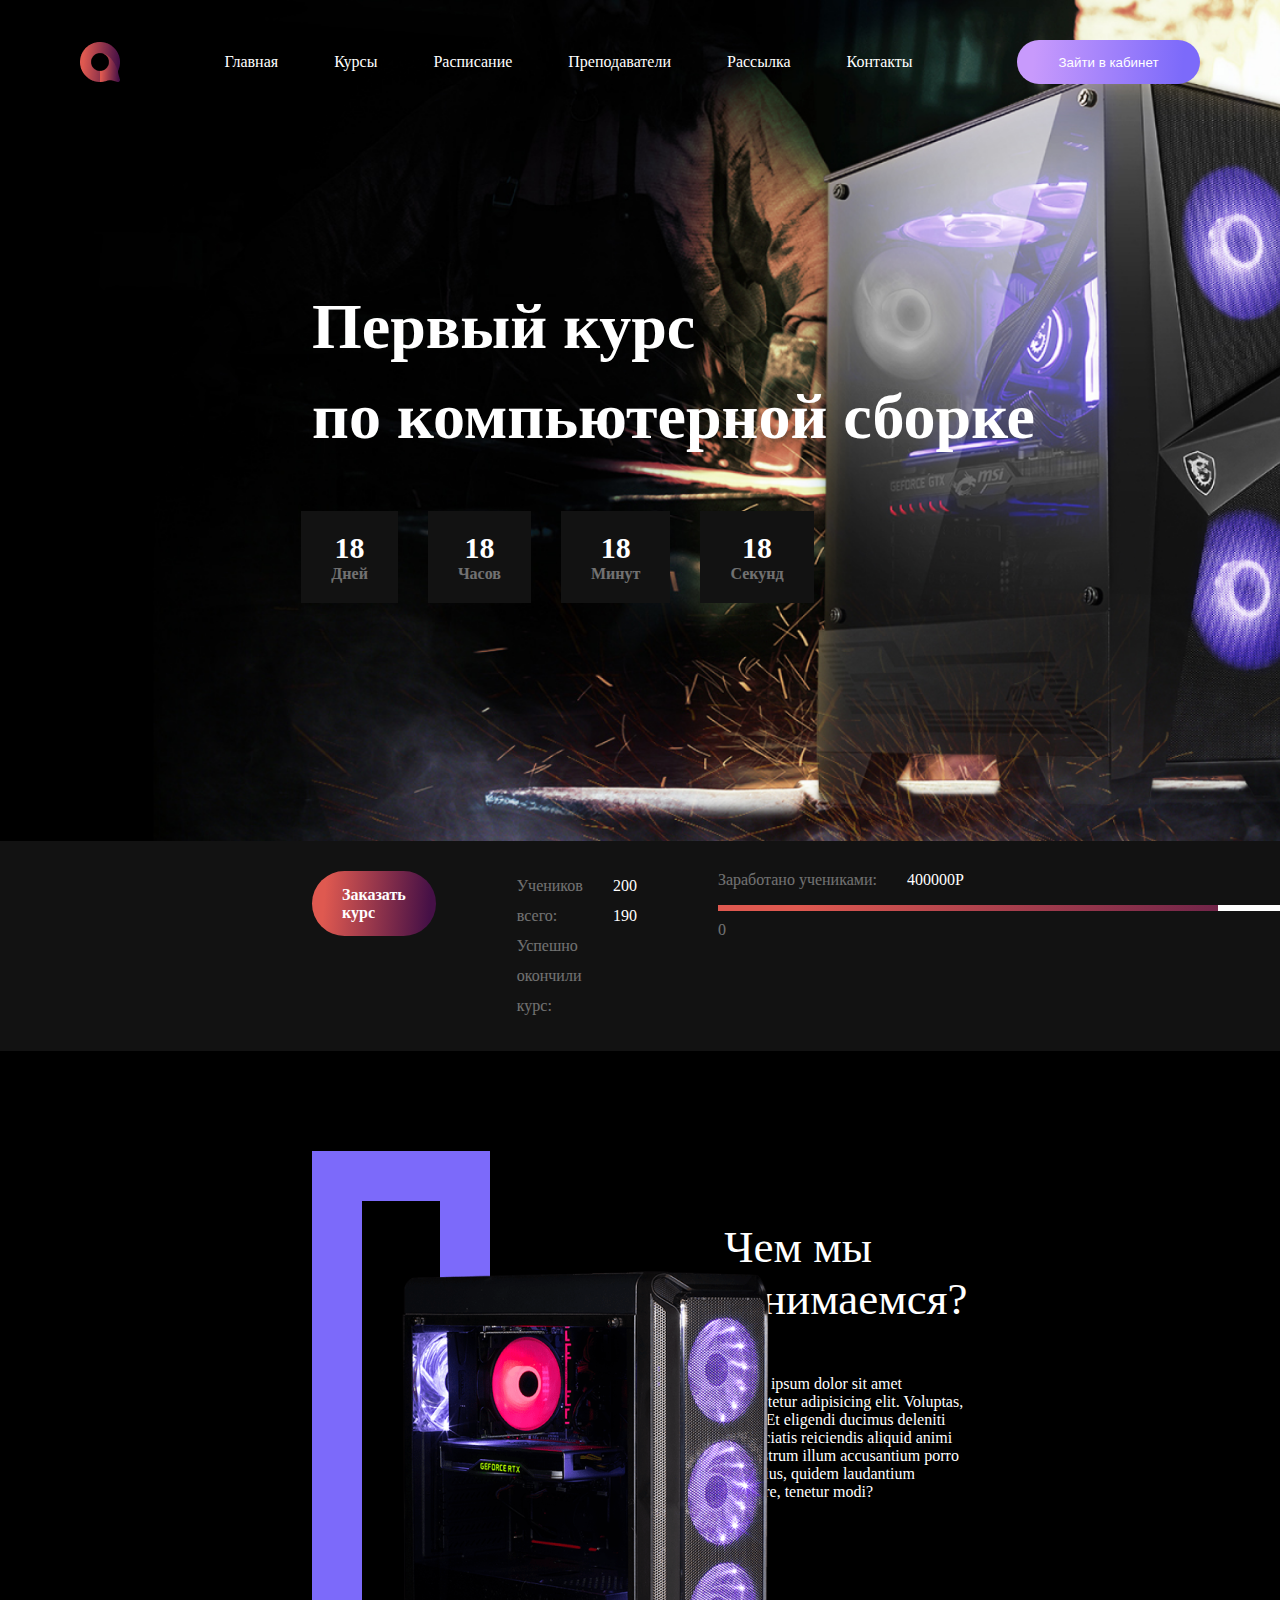
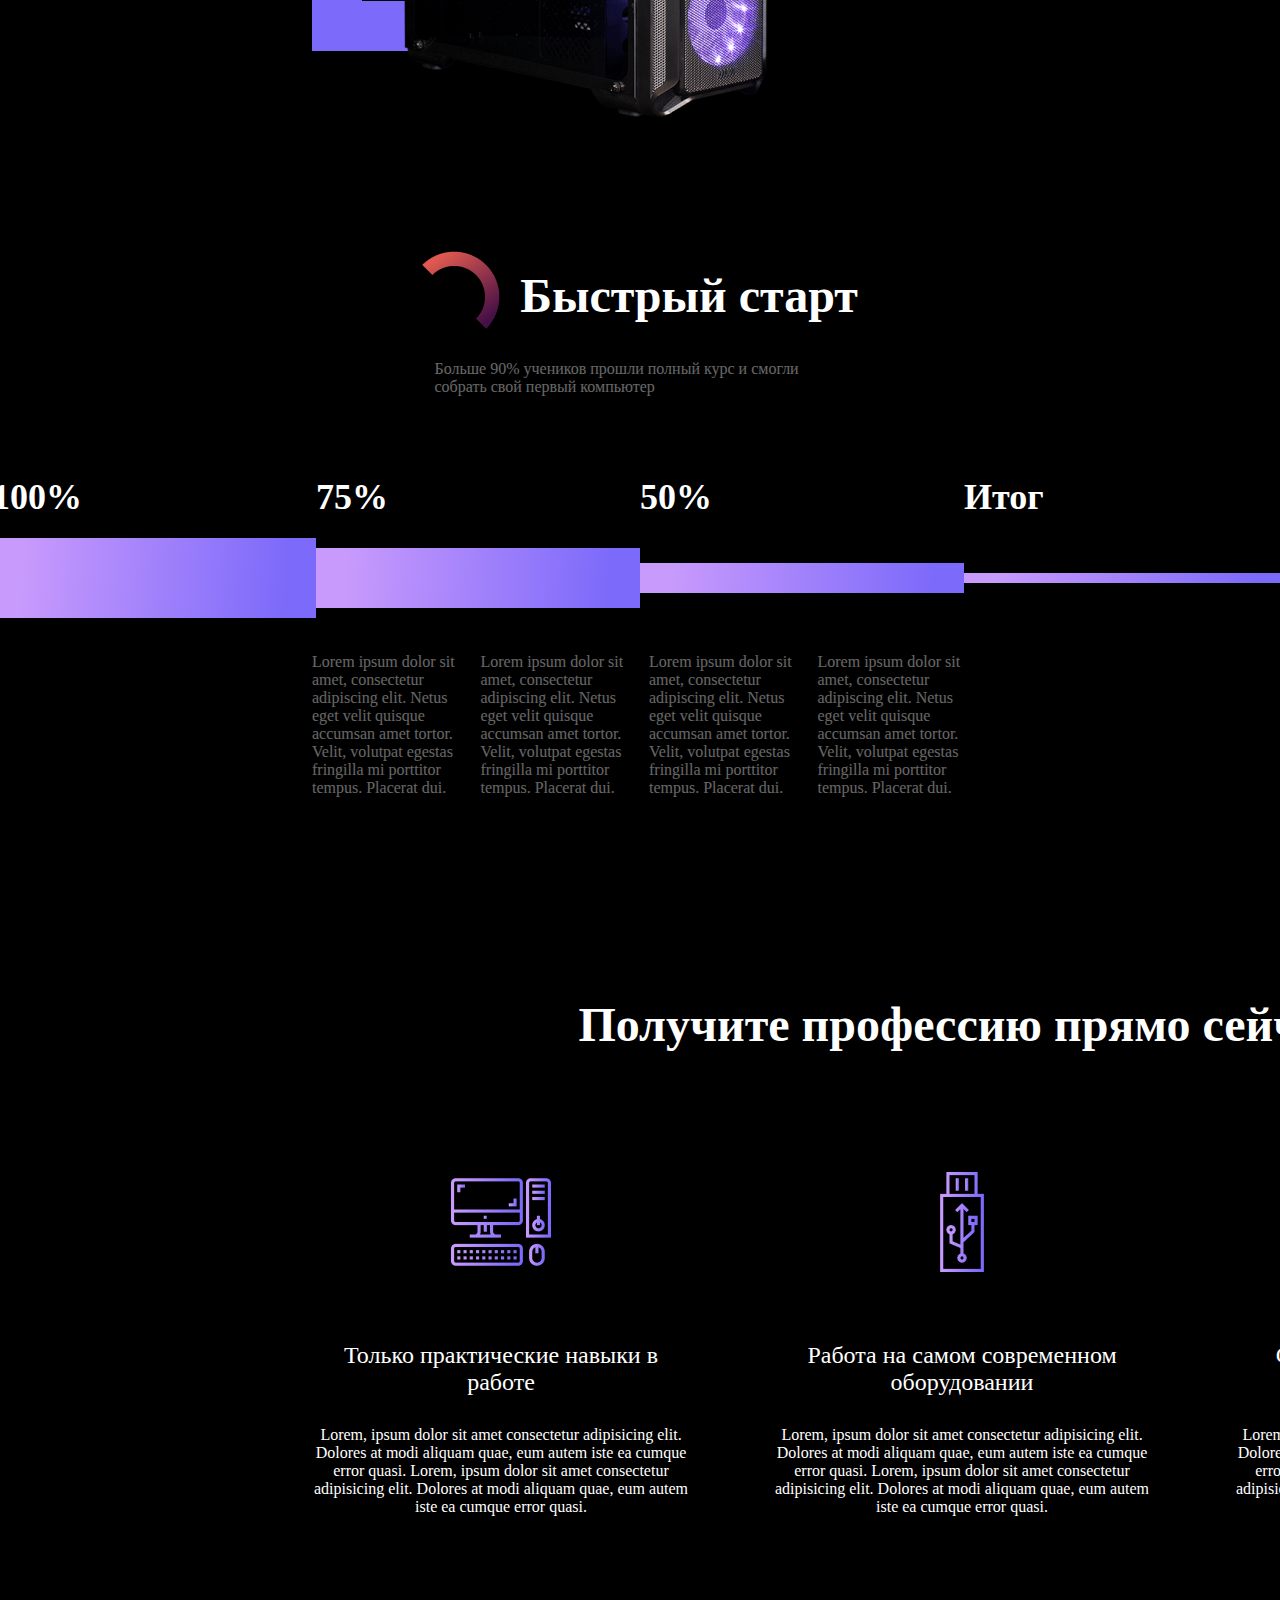
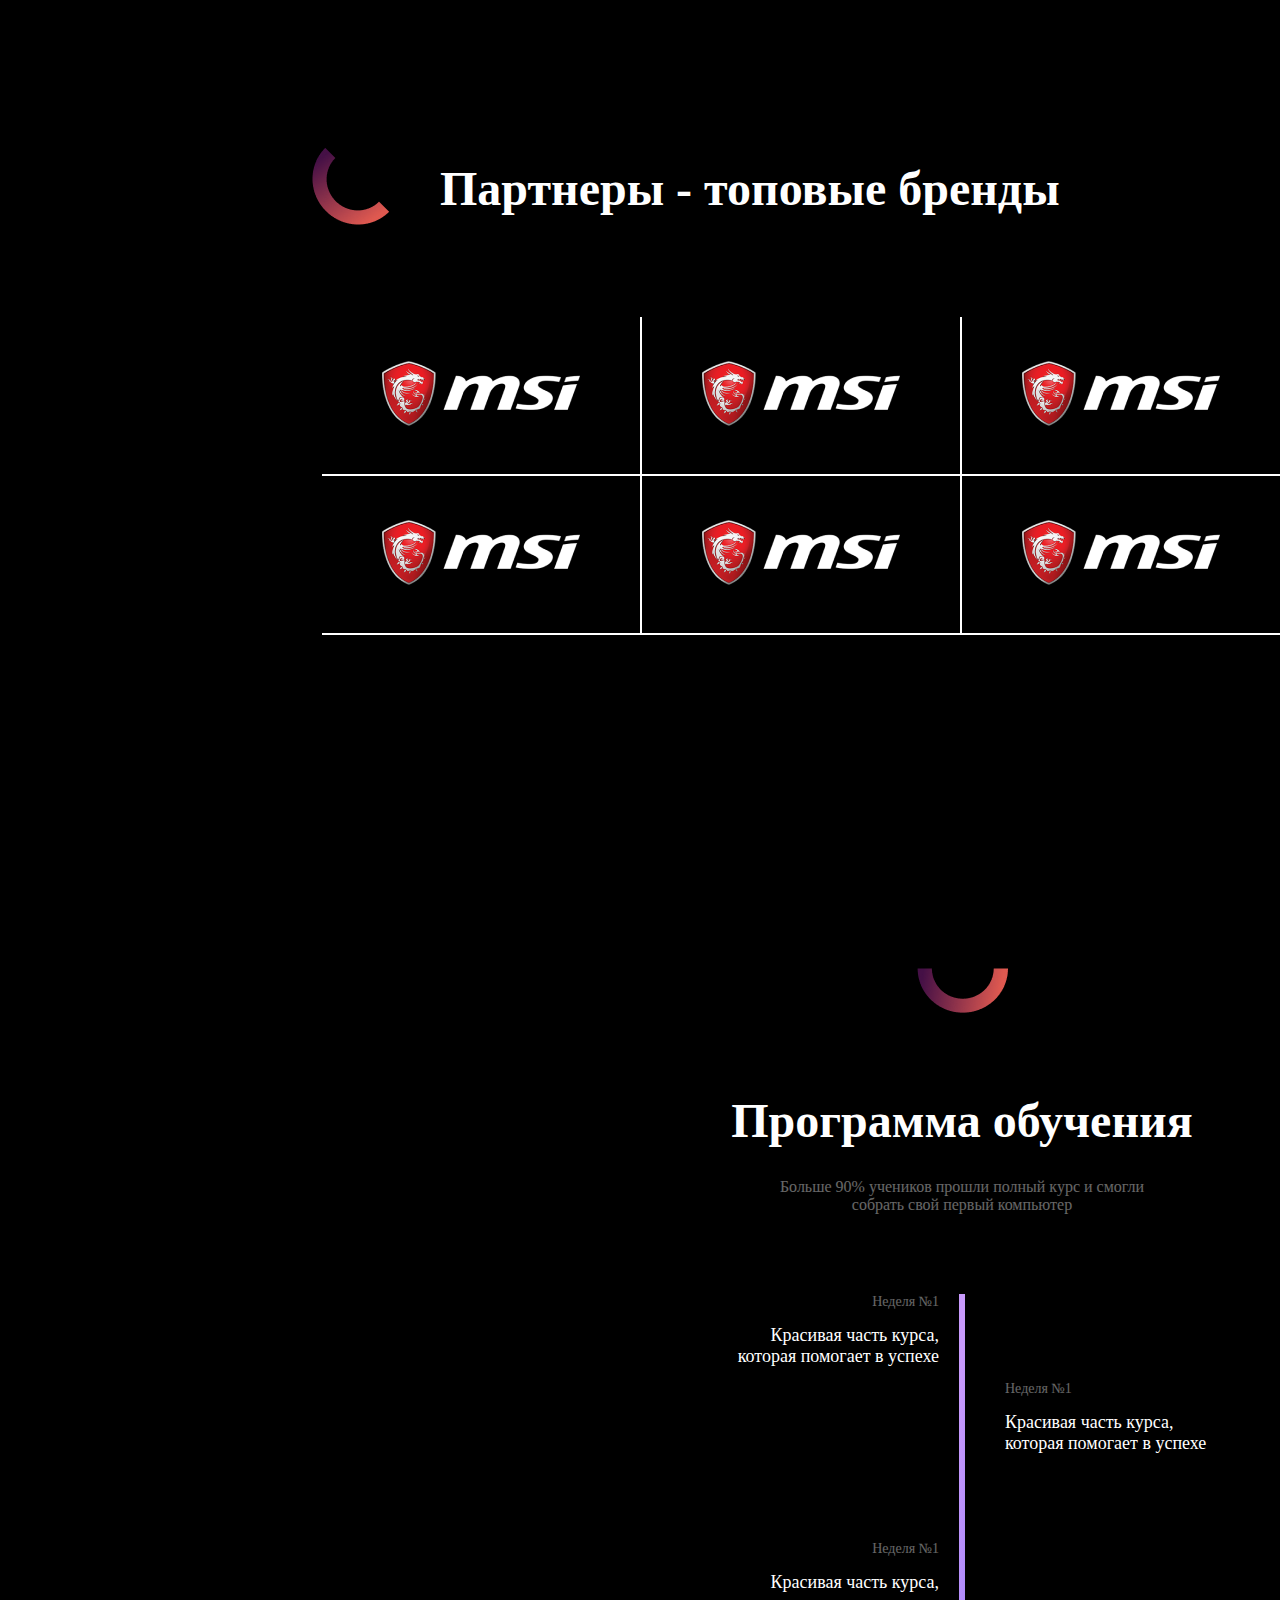
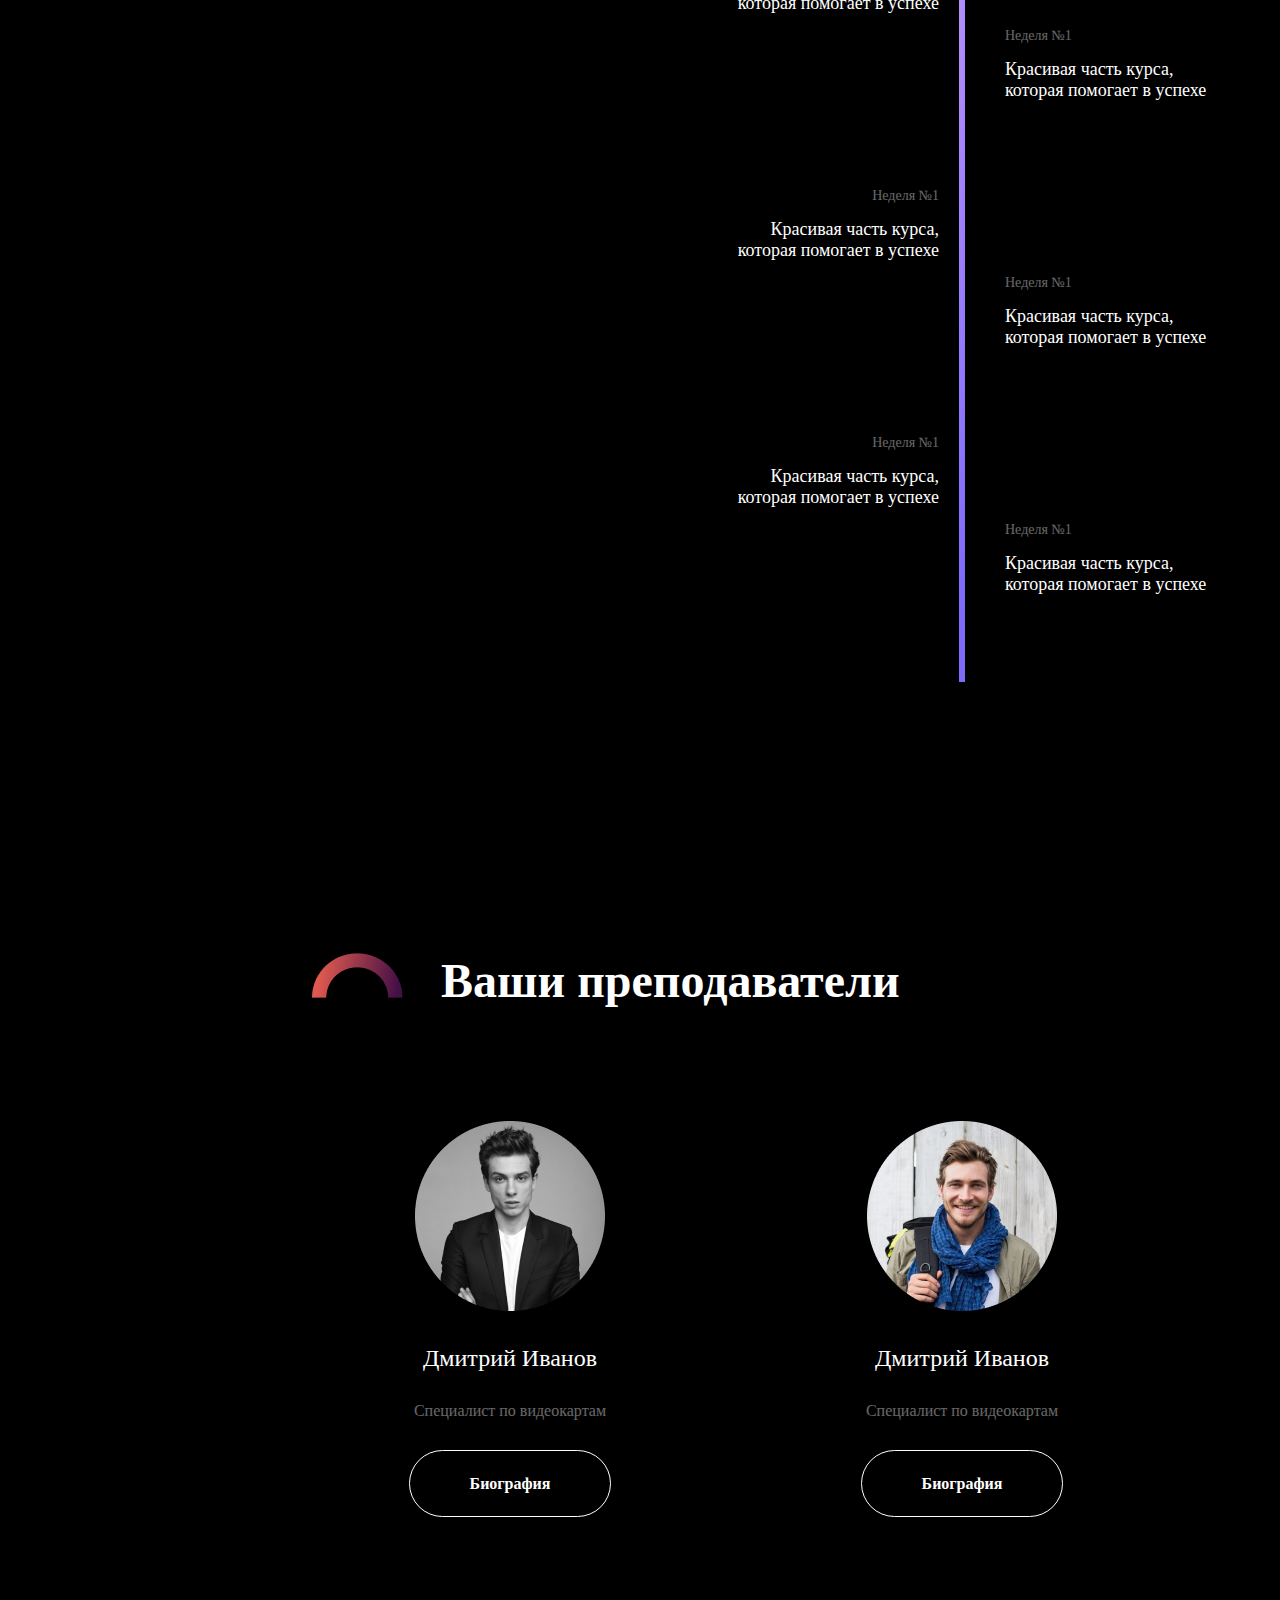
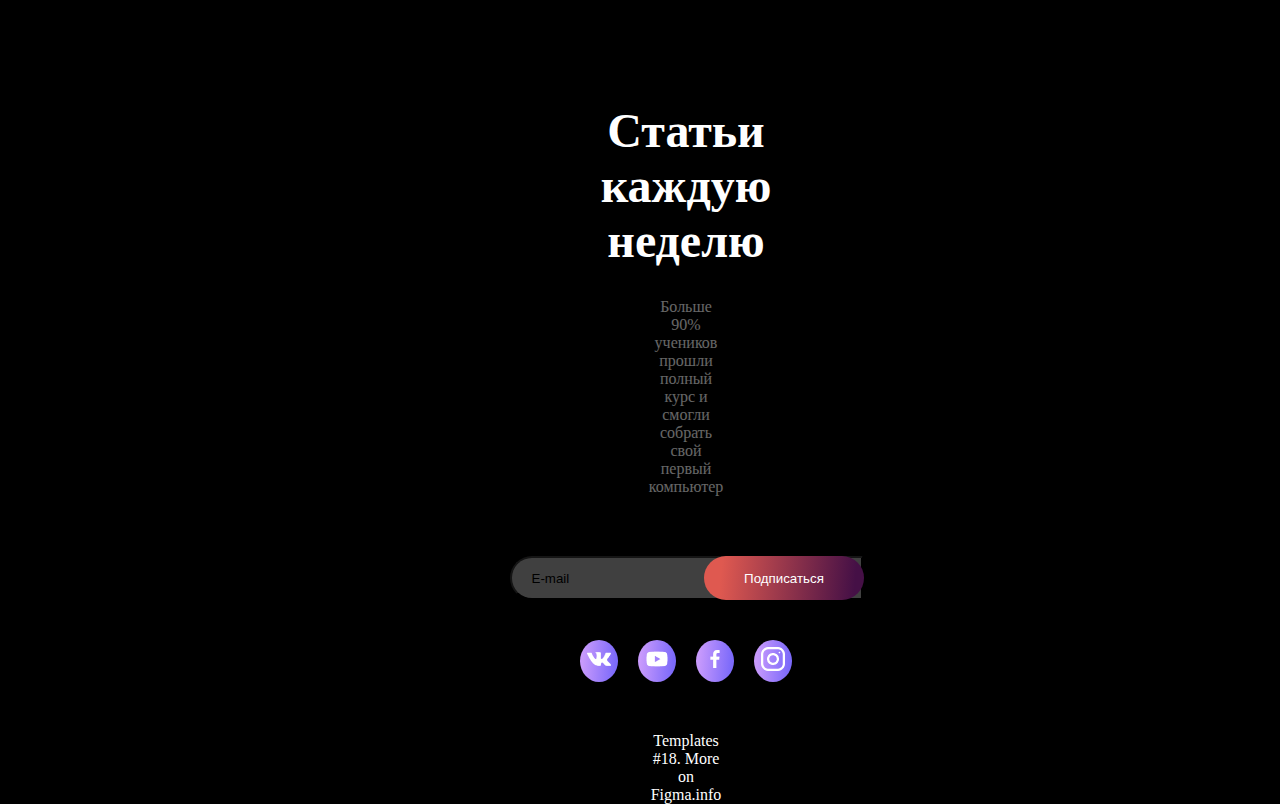
==== rita-bogdanova/home-work/homework_02_rita.html @ 7685ddf8 "rita" ====
<!DOCTYPE html>
<html lang="en">
<head>
    <meta charset="UTF-8">
    <meta http-equiv="X-UA-Compatible" content="IE=edge">
    <meta name="viewport" content="width=device-width, initial-scale=1.0">
    <link rel="stylesheet" href="./homework_02_rita.css">
    <title>Homework_02</title>
</head>
<body>
    <header>
        <div class="header__top">
        <img src="./imgs_hw/logo.png" alt="logo">
        <nav>
            <ul>
                <li><a href="#general">Главная</a></li>
                <li><a href="#lessons">Курсы</a></li>
                <li><a href="#schedule">Расписание</a></li>
                <li><a href="#teachers">Преподаватели</a></li>
                <li><a href="#emails">Рассылка</a></li>
                <li><a href="#contacts">Контакты</a></li>
            </ul>
        </nav>
        <button>Зайти в кабинет</button>
        </div>

        <div class="header__main header-main">
            <div class="header-main__title">Первый курс <br> по компьютерной сборке</div> 
            <div class="header-main_counter counter">
                <div class="counter__item counter-item">
                    <div class="counter-item__number">18</div>
                    <div class="counter-item__text">Дней</div>
                </div>
                <div class="counter__item counter-item">
                    <div class="counter-item__number">18</div>
                    <div class="counter-item__text">Часов</div>
                </div>
                <div class="counter__item counter-item">
                    <div class="counter-item__number">18</div>
                    <div class="counter-item__text">Минут</div>
                </div>
                <div class="counter__item counter-item">
                    <div class="counter-item__number">18</div>
                    <div class="counter-item__text">Секунд</div>
                </div>
            </div> 
        </div>
    </header>

    <section class="statistic" id="statistic">
        <div class="statistic__button statistic-button">Заказать курс</div>
        <div class="statistic__data statistic-data">
            <div class="statistic-data__text">Учеников всего: <br> Успешно окончили курс:</div>
            <div class="statistic-data__number">200<br>190</div>
        </div>
        <div class="statistic__timeline statistic-timeline">
            <div class="statistic-timeline__text">
                <div class="statistic-timeline__text timeline-text">Заработано учениками:</div>
                <div>400000P</div>
            </div>
            <div class="statistic-timeline__timeline">
               <div class="statistic-timeline__timeline red-timeline">                    
               <div class="statistic-timeline__timeline white-timeline"></div>
            </div>                                                       
            </div>
            <div class="statistic-timeline__numbers">
                <div>0</div>
                <div>1000000P</div>
            </div>
        </div>
    </section>
    
    <main class="main_info" id="main_info">
        <section class="what_we_do" id="what_we_do">
            <div class="what_we_do__image what_we_do-image">
                <img class="sys_block" src="./imgs_hw/sys_block.png" alt="sys_block">
            </div> 
            <div class="what_we_do__text what_we_do-text">
                <div class="what_we_do-text__title">Чем мы занимаемся?</div> 
                <div class="what_we_do-text__text">Lorem ipsum dolor sit amet consectetur adipisicing elit. Voluptas, quod! Et eligendi ducimus deleniti perspiciatis reiciendis aliquid animi est nostrum illum accusantium porro rem, eius, quidem laudantium tempore, tenetur modi?</div>
            </div> 
        </section>

        <section class="start" id="start">
            <div class="start__top start-top">
                <div class="start-top__logo">
                    <img src="./imgs_hw/ellipse.png" alt="ellipse">
                </div>
                <div class="start-top__title">Быстрый старт</div>
            </div>
            <div class="start__text start-text">Больше 90% учеников прошли полный курс и смогли собрать свой первый компьютер</div>
            <div class="start__procents start-procents">
                <div class="start-procents__procent">100%</div>
                <div class="start-procents__procent">75%</div>
                <div class="start-procents__procent">50%</div>
                <div class="start-procents__procent">Итог</div>
            </div>
            <div class="start__chart start-chart">
                <div class="start-chart__blocks block_first"></div>
                <div class="start-chart__blocks block_second"></div>
                <div class="start-chart__blocks block_third"></div>
                <div class="start-chart__blocks block_four"></div>
            </div>
            <div class="start__explanation start-explanation">
                <div class="start-explanation__explanation explanation_first">Lorem ipsum dolor sit amet, consectetur adipiscing elit. Netus eget velit quisque accumsan amet tortor. Velit, volutpat egestas fringilla mi porttitor tempus. Placerat dui.</div>
                <div class="start-explanation__explanation explanation_second">Lorem ipsum dolor sit amet, consectetur adipiscing elit. Netus eget velit quisque accumsan amet tortor. Velit, volutpat egestas fringilla mi porttitor tempus. Placerat dui.</div>
                <div class="start-explanation__explanation explanation_third">Lorem ipsum dolor sit amet, consectetur adipiscing elit. Netus eget velit quisque accumsan amet tortor. Velit, volutpat egestas fringilla mi porttitor tempus. Placerat dui.</div>
                <div class="start-explanation__explanation explanation_four">Lorem ipsum dolor sit amet, consectetur adipiscing elit. Netus eget velit quisque accumsan amet tortor. Velit, volutpat egestas fringilla mi porttitor tempus. Placerat dui.</div>
            </div>
        </section>

        <section class="get_profession" id="get_profession">
            <div class="get_profession__title get_profession-title">Получите профессию прямо сейчас</div>
            <div class="get_profession__items get_profession-items">
                <div class="get_profession-items__left get_profession-items-left">
                    <div class="get_profession-items-left__img prof-img">
                        <img src="./imgs_hw/icon-1.png" alt="icon-1">
                    </div>
                    <div class="get_profession-items-left__title prof-title">Только практические навыки в работе</div>
                    <div class="get_profession-items-left__text prof-text">Lorem, ipsum dolor sit amet consectetur adipisicing elit. Dolores at modi aliquam quae, eum autem iste ea cumque error quasi. Lorem, ipsum dolor sit amet consectetur adipisicing elit. Dolores at modi aliquam quae, eum autem iste ea cumque error quasi.</div>
                </div>
                <div class="get_profession-items__middle get_profession-items-middle">
                    <div class="get_profession-items-middle__img prof-img">
                        <img src="./imgs_hw/icon-2.png" alt="icon-1">
                    </div>
                    <div class="get_profession-items-middle__title prof-title">Работа на самом современном оборудовании</div>
                    <div class="get_profession-items-middle__text prof-text">Lorem, ipsum dolor sit amet consectetur adipisicing elit. Dolores at modi aliquam quae, eum autem iste ea cumque error quasi. Lorem, ipsum dolor sit amet consectetur adipisicing elit. Dolores at modi aliquam quae, eum autem iste ea cumque error quasi.</div>
                </div>
                <div class="get_profession-items__right get_profession-items-left">
                    <div class="get_profession-items-right__img prof-img">
                        <img src="./imgs_hw/icon-1.png" alt="icon-1">
                    </div>
                    <div class="get_profession-items-right__title prof-title">Сертификация
                        по окончании обучения</div>
                    <div class="get_profession-items-right__text prof-text">Lorem, ipsum dolor sit amet consectetur adipisicing elit. Dolores at modi aliquam quae, eum autem iste ea cumque error quasi. Lorem, ipsum dolor sit amet consectetur adipisicing elit. Dolores at modi aliquam quae, eum autem iste ea cumque error quasi.</div>
                </div>
            </div>
        </section>

        <section class="partners" id="partners">
            <div class="partners__title partners-title">
                <div class="partners-title__logo">
                    <img src="./imgs_hw/Ellipse 1 (Stroke).png" alt="Ellipse 1 (Stroke)">
                </div>
                <div class="partners-title__text">Партнеры - топовые бренды</div>
            </div>
            <div class="partners__icons partners-icons">
                <div class="partners-icons__top">
                    <div class="partners-icons__icon">
                        <img src="./imgs_hw/logo_partners.png" alt="logo_partners">
                    </div>
                    <div class="partners-icons__icon">
                        <img src="./imgs_hw/logo_partners.png" alt="logo_partners">
                    </div>
                    <div class="partners-icons__icon">
                        <img src="./imgs_hw/logo_partners.png" alt="logo_partners">
                    </div>
                    <div class="partners-icons__icon">
                        <img src="./imgs_hw/logo_partners.png" alt="logo_partners">
                    </div>
                </div>

                <div class="partners-icons__bottom">
                    <div class="partners-icons__icon">
                        <img src="./imgs_hw/logo_partners.png" alt="logo_partners">
                    </div>
                    <div class="partners-icons__icon">
                        <img src="./imgs_hw/logo_partners.png" alt="logo_partners">
                    </div>
                    <div class="partners-icons__icon">
                        <img src="./imgs_hw/logo_partners.png" alt="logo_partners">
                    </div>
                    <div class="partners-icons__icon">
                        <img src="./imgs_hw/logo_partners.png" alt="logo_partners">
                    </div>
                </div>
            </div>
        </section>

        <section class="programma" id="programma">
            <div class="programma__logo programma-logo">
                <img src="./imgs_hw/Ellipse_programma.png" alt="Ellipse_programma">
            </div>
            <div class="programma__title programma-title">Программа обучения</div>
            <div class="programma__text programma-text">Больше 90% учеников прошли полный курс и смогли собрать свой первый компьютер</div>

            <div class="programma__timeline programma-timeline">
                <div class="programma-timeline__text_left">
                    <div class="programma-timeline__text_left text_left-week">
                        <div class="text_left-week__number">Неделя №1</div>
                        <div class="text_left-week__text">Красивая часть курса, которая помогает в успехе</div>
                    </div>
                    <div class="programma-timeline__text_left text_left-week">
                        <div class="text_left-week__number">Неделя №1</div>
                        <div class="text_left-week__text">Красивая часть курса, которая помогает в успехе</div>
                    </div>
                    <div class="programma-timeline__text_left text_left-week">
                        <div class="text_left-week__number">Неделя №1</div>
                        <div class="text_left-week__text">Красивая часть курса, которая помогает в успехе</div>
                    </div>
                    <div class="programma-timeline__text_left text_left-week">
                        <div class="text_left-week__number">Неделя №1</div>
                        <div class="text_left-week__text">Красивая часть курса, которая помогает в успехе</div>
                    </div>
                </div>
                <div class="programma-timeline__timeline"></div>
                <div class="programma-timeline__text_right">
                    <div class="programma-timeline__text_right text_right-week">
                        <div class="text_right-week__number">Неделя №1</div>
                        <div class="text_right-week__text">Красивая часть курса, которая помогает в успехе</div>
                    </div>
                    <div class="programma-timeline__text_right text_right-week">
                        <div class="text_right-week__number">Неделя №1</div>
                        <div class="text_right-week__text">Красивая часть курса, которая помогает в успехе</div>
                    </div>
                    <div class="programma-timeline__text_right text_right-week">
                        <div class="text_right-week__number">Неделя №1</div>
                        <div class="text_right-week__text">Красивая часть курса, которая помогает в успехе</div>
                    </div>
                    <div class="programma-timeline__text_right text_right-week">
                        <div class="text_right-week__number">Неделя №1</div>
                        <div class="text_right-week__text">Красивая часть курса, которая помогает в успехе</div>
                    </div>
                </div>
            </div>
        </section>

        <section class="teachers" id="teachers">
            <div class="teachers__top teachers-top">
                <div class="teachers-top__logo">
                    <img src="./imgs_hw/Eclipse_prepod.png" alt="Eclipse_prepod">
                </div>
                <div class="teachers-top__title">
                    Ваши преподаватели
                </div>
            </div>
            <div class="teachers__profiles teachers-profiles">
                <div class="teachers-profiles__profile profile">
                    <div class="profile__foto">
                        <img class="sys_block" src="./imgs_hw/teacher_1.png" alt="teacher_1">
                    </div>
                    <div class="profile__fio">Дмитрий Иванов</div>
                    <div class="profile__comment">Специалист по видеокартам</div>
                    <div class="profile__button">Биография</div>
                </div>
                <div class="teachers-profiles__profile profile">
                    <div class="profile__foto">
                        <img class="sys_block" src="./imgs_hw/teacher_2.png" alt="teacher_1">
                    </div>
                    <div class="profile__fio">Дмитрий Иванов</div>
                    <div class="profile__comment">Специалист по видеокартам</div>
                    <div class="profile__button">Биография</div>
                </div>
                <div class="teachers-profiles__profile profile">
                    <div class="profile__foto">
                        <img class="sys_block" src="./imgs_hw/teacher_3.png" alt="teacher_1">
                    </div>
                    <div class="profile__fio">Дмитрий Иванов</div>
                    <div class="profile__comment">Специалист по видеокартам</div>
                    <div class="profile__button">Биография</div>
                </div>
            </div>
        </section>

    </main>
    <footer>
        <section class="footer" id="footer">
            <div class="footer__title footer__title">Статьи каждую неделю</div>
            <div class="footer__text footer__text">Больше 90% учеников прошли полный курс и смогли собрать свой первый компьютер</div>
            <div class="footer__follow footer-follow">
                <button class="follow-email">E-mail</button>
                <button class="follow-button">Подписаться</button>
            </div>
            <div class="footer__icons footer__icons">
                <div class="icon">

                    <img class="smm" src="./imgs_hw/vk.png" alt="vk">
                </div>
                <div class="icon">

                    <img class="smm" src="./imgs_hw/youtube.png" alt="youtube">
                </div>
                <div class="icon">

                    <img class="smm" src="./imgs_hw/facebook.png" alt="facebook">
                </div>
                <div class="icon">

                    <img class="smm" src="./imgs_hw/instagram.png" alt="instagram">
                </div>
            </div>
            <div class="footer__figma footer__figma">Templates #18. More on Figma.info</div>
        </section>
    </footer>    
</body>
</html>
---- rita-bogdanova/home-work/homework_02_rita.css ----
body {
    background-color: black;
    margin: 0px;
    padding: 0px;
}
ul {
    margin: 0px;
    padding: 0px;
}
header{
    background-image: url('./imgs_hw/main-screen__bgc.png');
    padding: 40px 80px;
    background-position: center;
    background-repeat: no-repeat;
    background-size: cover;
}
header img {
    height: 40px;
    width: 40px;
}
.header__top{
    display: flex;
    margin: 0 auto;
    justify-content: space-between;
    align-items: center;
    flex-wrap: wrap;
}
.header__top ul {
    display: flex;
    align-items: center;
    justify-content: space-around;
    flex-wrap: wrap;
    list-style: none;
    gap: 56px;
}
header a {
    color: white;
    text-decoration: none;
}
header button {
    height: 44px;
    width: 183px;
    background: linear-gradient(94.26deg, #c89afc 9.51%, #7c6afa 90.23%);
    color: #fff;
    border: none;
    border-radius: 50px;
    padding: 10px 30px;
    cursor: pointer;
    text-align: center;
    align-content: normal;
}
.header-main{
    display: flex;
    margin: 150px auto 0px auto;
    justify-content: center;
    align-items: center;
    flex-wrap: wrap;
    flex-direction: column;
    align-content: flex-start;
    margin: 198px auto;
}
.header-main__title{
    color: white;
    font-size: 64px;
    font-weight: 700;
    text-align: left;
    line-height: 140%;
    margin-left: 232px;
}
.counter{
    margin-top: 50px;
    display: flex;
    justify-content: start;
    gap: 30px;
}
.counter-item{
    display: flex;
    background-color: #121212;
    flex-direction: column;
    justify-content: center;
    align-items: center;
    padding: 20px 30px;
}
.counter-item__number{
    color: white;
    font-size: 30px;
    font-weight: 700;
}
.counter-item__text{
    color: white;
    font-size: 16px;
    font-weight: 700;
    opacity: 0.4;
}
.main_info{
}
.statistic{
    display: flex;
    background-color: #121212;
    color: #fff;
    justify-content: space-between;
    margin:0 auto;
    padding: 30px 312px;
    gap: 81px;

}
.statistic-button{
    display: flex;
    justify-content: center;
    align-items: center;
    background: linear-gradient(94.78deg, #df5950 11.19%, #451046 93.72%);
    border: none;
    border-radius: 50px;
    cursor: pointer;
    padding: 10px 30px;
    font-weight: 700;
    width: 170px;
    height: 45px;
}
.statistic-data{
    display: flex;
    gap: 30px;
    line-height: 30px;
}
.statistic-timeline{
    display: flex;
    flex-direction: column;
    /* max-width: 674px; */
}
.statistic-timeline__text{
    display: flex;
    flex-direction: row;
    gap: 30px;
    padding-bottom: 8px;
}
.statistic-data__text{
    opacity: 0.4;
}
.timeline-text{
    opacity: 0.4;
}
.statistic-timeline__timeline{
    display: flex;
    flex-direction: row;
    width: 714px;
    max-width: 714px;
    height: 6px;
}
.statistic-timeline__numbers{
    display: flex;
    flex-direction: row;
    opacity: 0.4;
    justify-content: space-between;
    padding-top: 10px;
}
.red-timeline{
    display: flex;
    background: linear-gradient(94.78deg, #df5950 11.19%, #451046 93.72%);
    justify-content: flex-end;
}
.white-timeline{
    background: #fff;
    width: 30%;
    max-width: 274px;
}
.statistic-timeline__numbers{
    display: flex; 
    justify-content: space-between;
}

.what_we_do{
    display: flex;
    justify-content: center;
    margin: 0 auto;
    padding: 100px 312px 0px 312px;
    gap: 100px;
    max-width: 1300px;
}
.what_we_do-image{
    border: solid 50px #7c6afa;
    position: relative;
    width: 470px;
    height: 400px;
}
.what_we_do-image img{
    position: absolute;
    top: 70px;
}
.what_we_do-text{
    display: flex;
    color: #fff;
    flex-direction: column;
    padding-left: 134px;
    padding-top: 70px;
    gap: 50px;
    max-width: 630px;
}
.what_we_do-text__title{
    font-size: 45px;
}
.start{
    display: flex;
    align-items: center;
    margin: 0 auto;
    padding: 200px 312px 0px 312px;
    color: #fff;
    flex-direction: column;
}
.start-top{
    display: flex;
    align-items: center;
    gap: 20px;
    font-size: 48px;
    font-weight: 700;
}
.start-text{
    width: 411px;
    max-width: 411px;
    opacity: 0.4;
    padding-top: 20px;
}
.start-procents{
    display: flex;
    flex-direction: row;
    padding-top: 80px;
    font-size: 36px;
    font-weight: 700;
}
.start-procents__procent{
    width: 324px;
}
.start-chart{
    display: flex;
    align-items: center;
    padding-top: 20px;
}
.start-chart__blocks{
    width: 324px;
    background: linear-gradient(94.26deg, #C89AFC 9.51%, #7C6AFA 90.23%);
}
.block_first{
    height: 80px;
}
.block_second{
    height: 60px;
}
.block_third{
    height: 30px;
}
.block_four{
    height: 10px;
}
.start-explanation{
    display: flex;
    flex-direction: row;
    padding-top: 35px;
    opacity: 0.4;
    gap: 18px;
}
.start-explanation__explanation{
    max-width: 312px;
}
.get_profession{
    display: flex;
    align-items: center;
    margin: 0 auto;
    padding: 200px 312px 0px 312px;
    color: #fff;
    flex-direction: column;
    width: 1300px;
    height: 550px;
}
.get_profession-title{
    font-size: 48px;
    font-weight: 700;
}
.get_profession-items{
    display: flex;
    gap: 83px;
    padding-top: 120px;
    text-align: center;
}
.prof-title{
    font-size: 24px;
    font-weight: 500;
    padding-top: 66px;
}
.prof-text{
    font-size: 16px;
    font-weight: 400;
    padding-top: 30px;
}
.partners{
    display: flex;
    align-items: center;
    margin: 0 auto;
    padding: 200px 312px 0px 312px;
    color: #fff;
    flex-direction: column;
    width: 1300px;
    height: 550px;
    max-width: 1300px;
}
.partners-title{
    color: #fff;
    display: flex;
    gap: 50px;
    width: 1300px;
}
.partners-title__text{
    font-size: 48px;
    font-weight: 700;
    display: flex;
    align-items: center
}
.partners-icons{
    display: flex;
    padding-top: 88px;
    flex-direction: column;
}
.partners-icons__icon{
    padding: 30px 60px;
    border-right: solid 2px #fff;
    border-bottom: solid 2px #fff;
}
.partners-icons__top{
    display: flex;
    flex-direction: row;
}
.partners-icons__bottom{
    display: flex;
    flex-direction: row;
}
.programma{
    display: flex;
    align-items: center;
    margin: 0 auto;
    padding: 271px 312px 0px 312px;
    color: #fff;
    flex-direction: column;
    width: 1300px;
    max-width: 1300px;
}
.programma-title{
    padding-top: 76px;
    font-size: 48px;
    font-weight: 700;
}
.programma-text{
    padding-top: 30px;
    width: 411px;
    font-size: 16px;
    font-weight: 400;
    opacity: 0.4;
    text-align: center;
}
.programma-timeline{
    padding-top: 80px;
    display: flex;
    flex-direction: row;
    color: #fff;
}
.programma-timeline__text_left{
    width: 228px;
    padding-right: 20px;
}
.programma-timeline__text_right{
    width: 228px;
    padding-left: 20px;
}
.programma-timeline__timeline{
    width: 6px;
    background: linear-gradient(94.26deg, #C89AFC 9.51%, #7C6AFA 90.23%);
}
.text_left-week{
    padding-bottom: 87px;
}
.text_right-week{
    padding-top: 87px;
}
.text_left-week__number{
    padding-bottom: 15px;
    font-size: 14px;
    font-weight: 400;
    opacity: 0.4;
    text-align: right;
}
.text_right-week__number{
    padding-bottom: 15px;
    font-size: 14px;
    font-weight: 400;
    opacity: 0.4;
    text-align: left;
}
.text_left-week__text{
    flex-direction: row;
    padding-bottom: 87px;
    font-size: 18px;
    font-weight: 400;
    text-align: right;
}
.text_right-week__text{
    padding-bottom: 87px;
    font-size: 18px;
    font-weight: 400;
    text-align: left;
}
.teachers{
    display: flex;
    align-items: center;
    margin: 0 auto;
    padding: 271px 312px 0px 312px;
    color: #fff;
    flex-direction: column;
    width: 1300px;
    height: 550px;
    max-width: 1300px;
}
.teachers-top{
    display: flex;
    width: 1300px;
    gap: 38px;
}
.teachers-profiles{
    display: flex;
    flex-direction: row;
    gap: 250px;
    padding-top: 113px;
}
.teachers-top__title{
    font-size: 48px;
    font-weight: 700;
}
.profile{
    gap: 30px;
    display: flex;
    flex-direction: column;
    align-items: center;
}
.profile__fio{
    font-size: 24px;
    font-weight: 500;
}
.profile__comment{
    font-size: 16px;
    font-weight: 500;
    opacity: 0.4;
}
.profile__button{
    display: flex;
    justify-content: center;
    align-items: center;
    border: 1px solid #FFFFFF;
    border-radius: 50px;
    border-radius: 50px;
    cursor: pointer;
    padding: 10px 30px;
    font-weight: 700;
    width: 140px;
    height: 45px;
}
.footer{
    display: flex;
    align-items: center;
    margin: 0 auto;
    padding: 200px 686px 0px 686px;
    color: #fff;
    flex-direction: column;
    max-width: 1300px;
}
.footer__title{
    font-size: 48px;
    font-weight: 700;
    text-align: center;
}
.footer__text{
    padding-top: 30px;
    font-size: 16px;
    font-weight: 400;
    opacity: 0.4;
    text-align: center;
}
.footer-follow{

    padding-top: 60px;
    display: flex;
}
.follow-email{
    display: flex;
    position: relative;
    width: 353px;
    height: 44px;
    background: #FFFFFF;
    opacity: 0.25;
    border-radius: 50px 0px 0px 50px;
    text-align: center;
    justify-content: flex-start;
    align-items: center;
    padding-left: 20px;
}
.follow-button{
    color: #fff;
    display: flex;
    flex-direction: row;
    justify-content: center;
    align-items: center;
    padding: 10px 30px;  
    position: absolute;
    width: 160px;
    height: 44px;   
    background: linear-gradient(94.78deg, #DF5950 11.19%, #451046 93.72%);
    border-radius: 50px;
    justify-content: center;
    left: 55%;
    border: none;
}
.footer__icons{
    display: flex;
    padding-top: 40px;
    gap: 20px;
}
.icon{
    background: linear-gradient(94.26deg, #C89AFC 9.51%, #7C6AFA 90.23%);
    border: none;
    border-radius: 100%;
}
.smm{
    padding: 7px;
}
.footer__figma{
    padding-top: 50px;
    text-align: center;
}
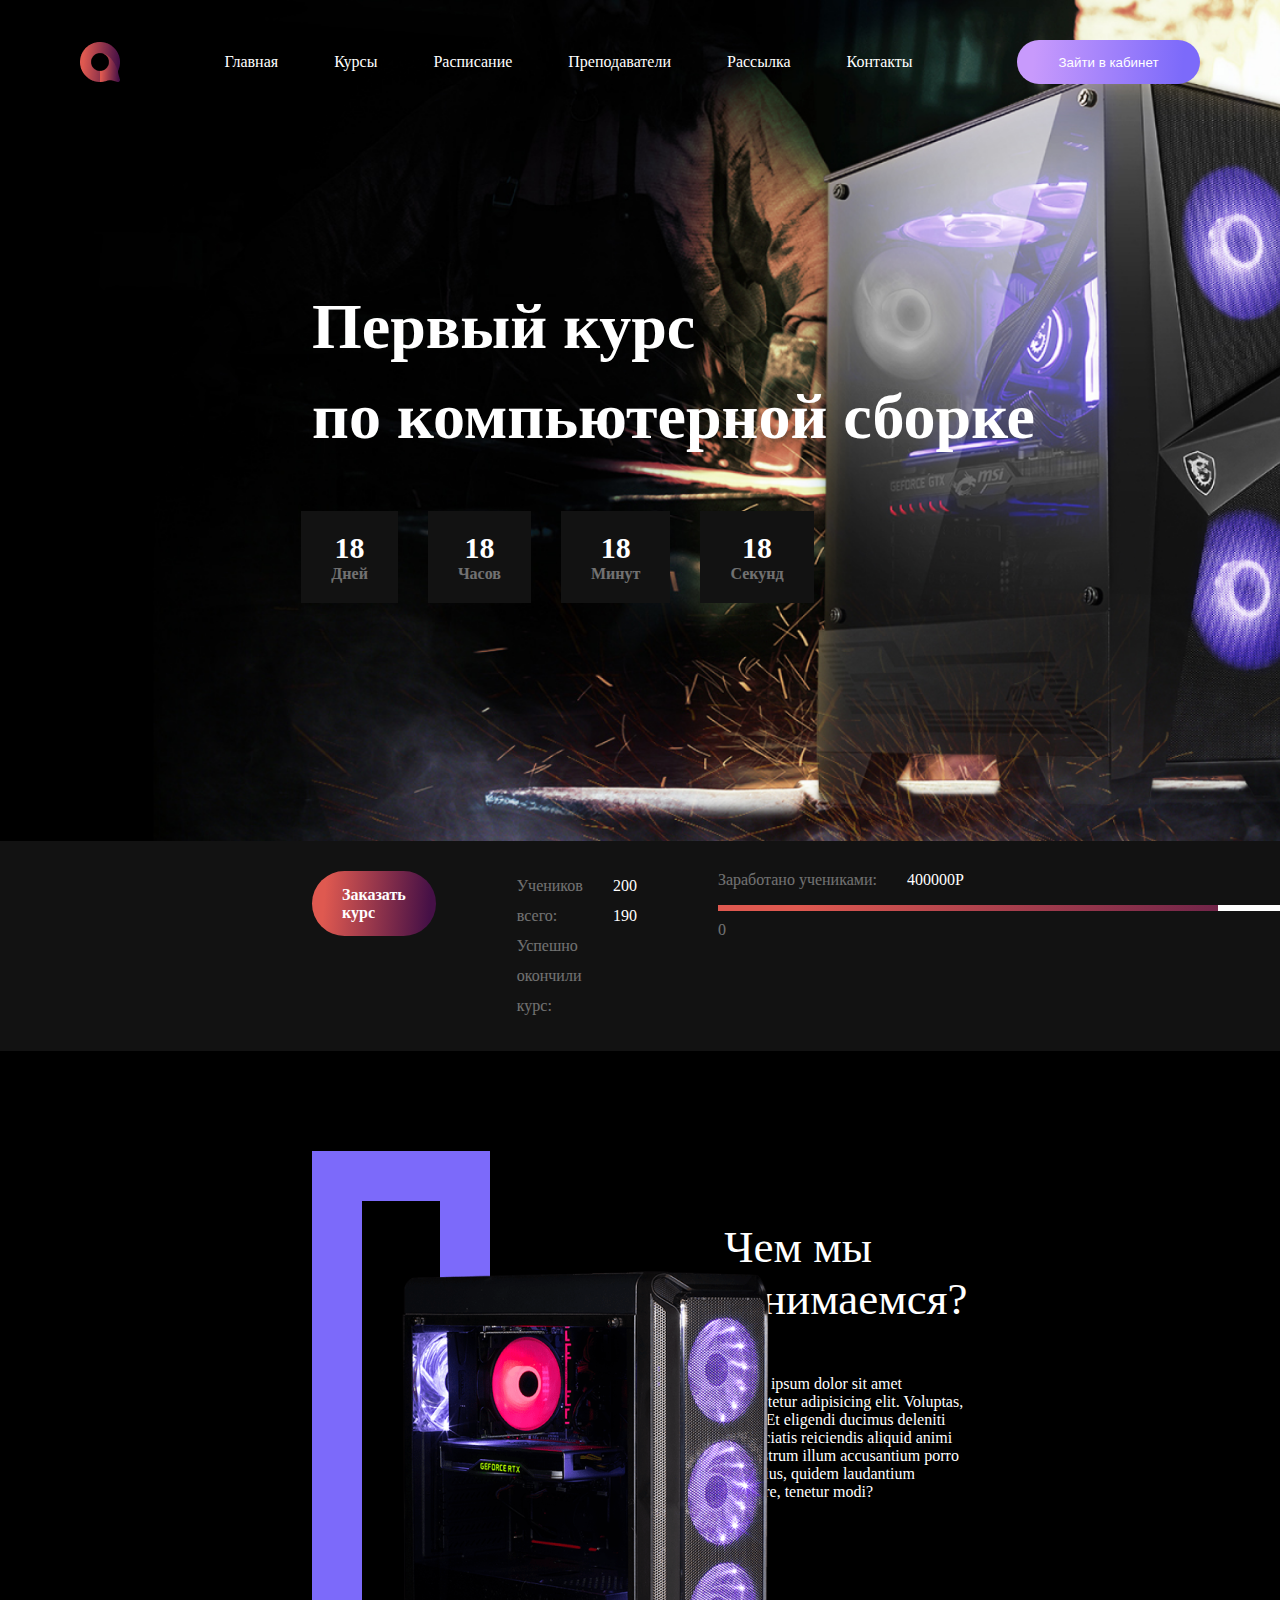
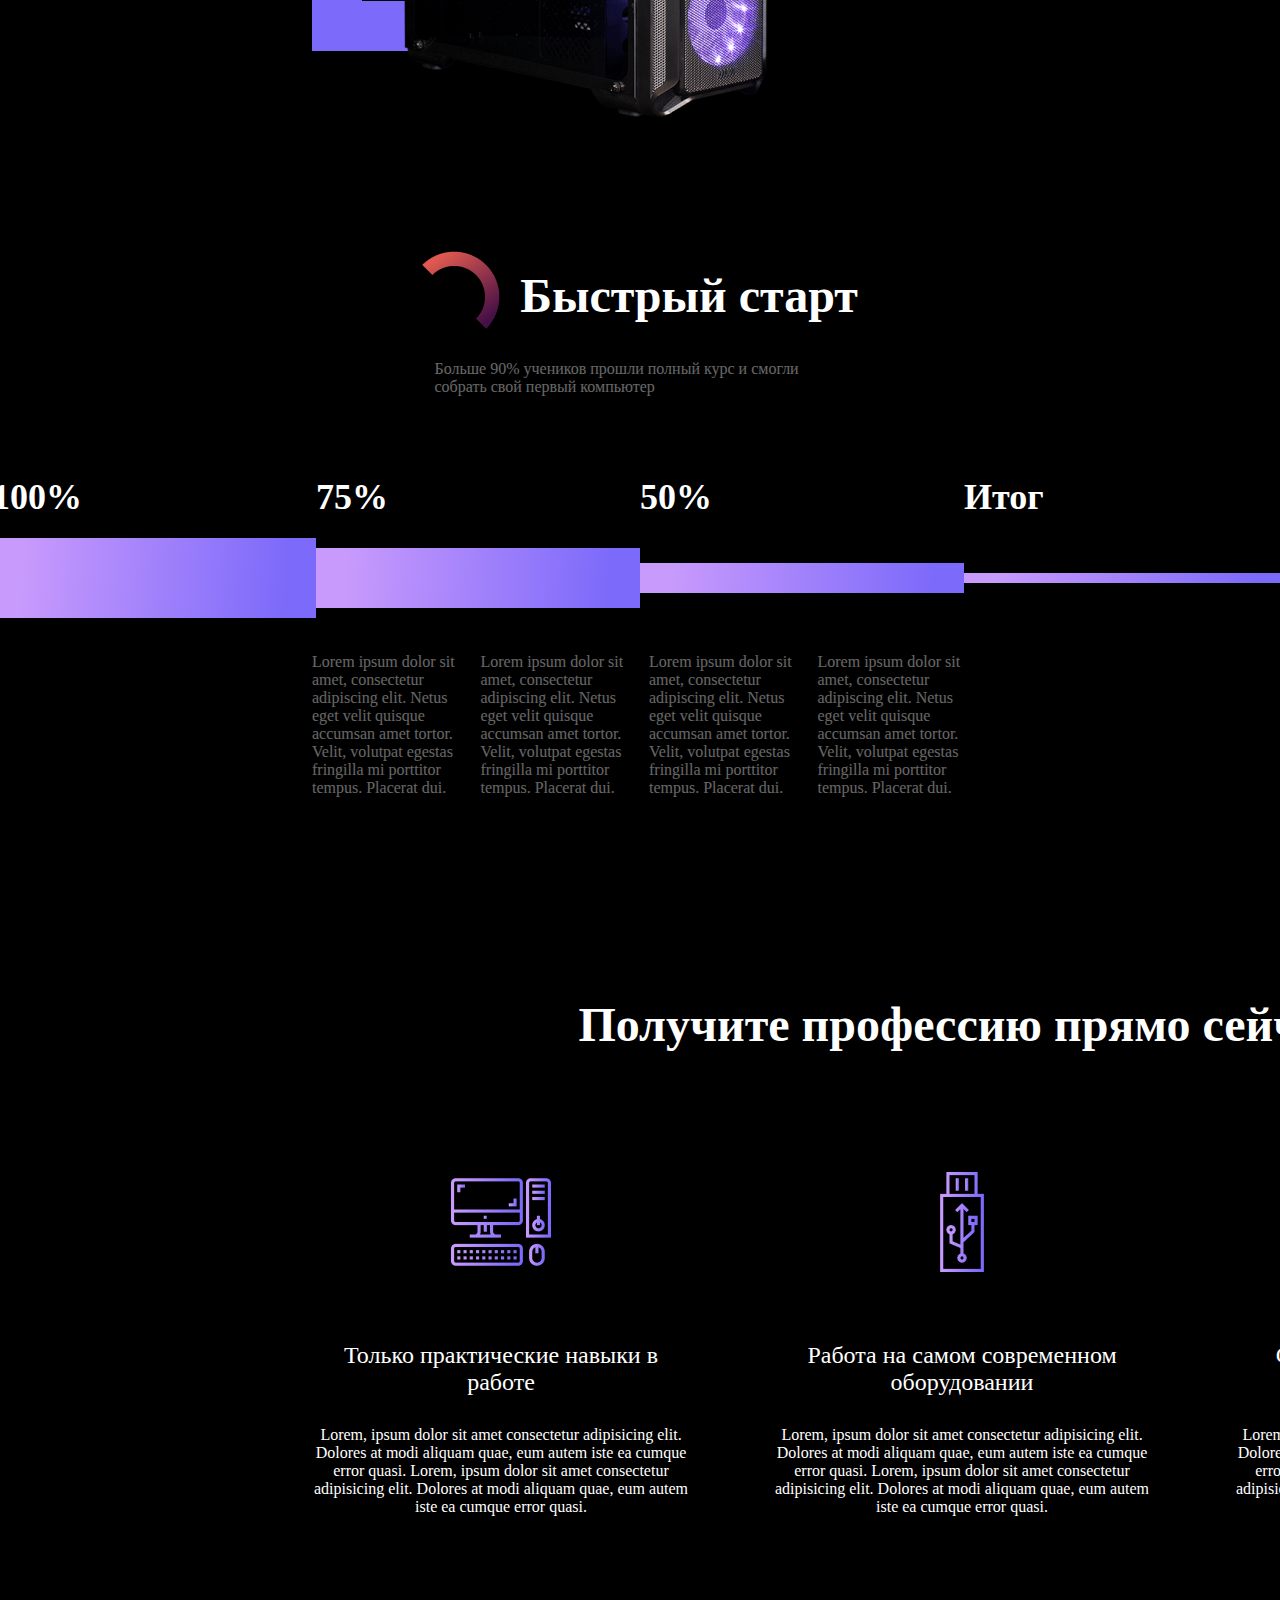
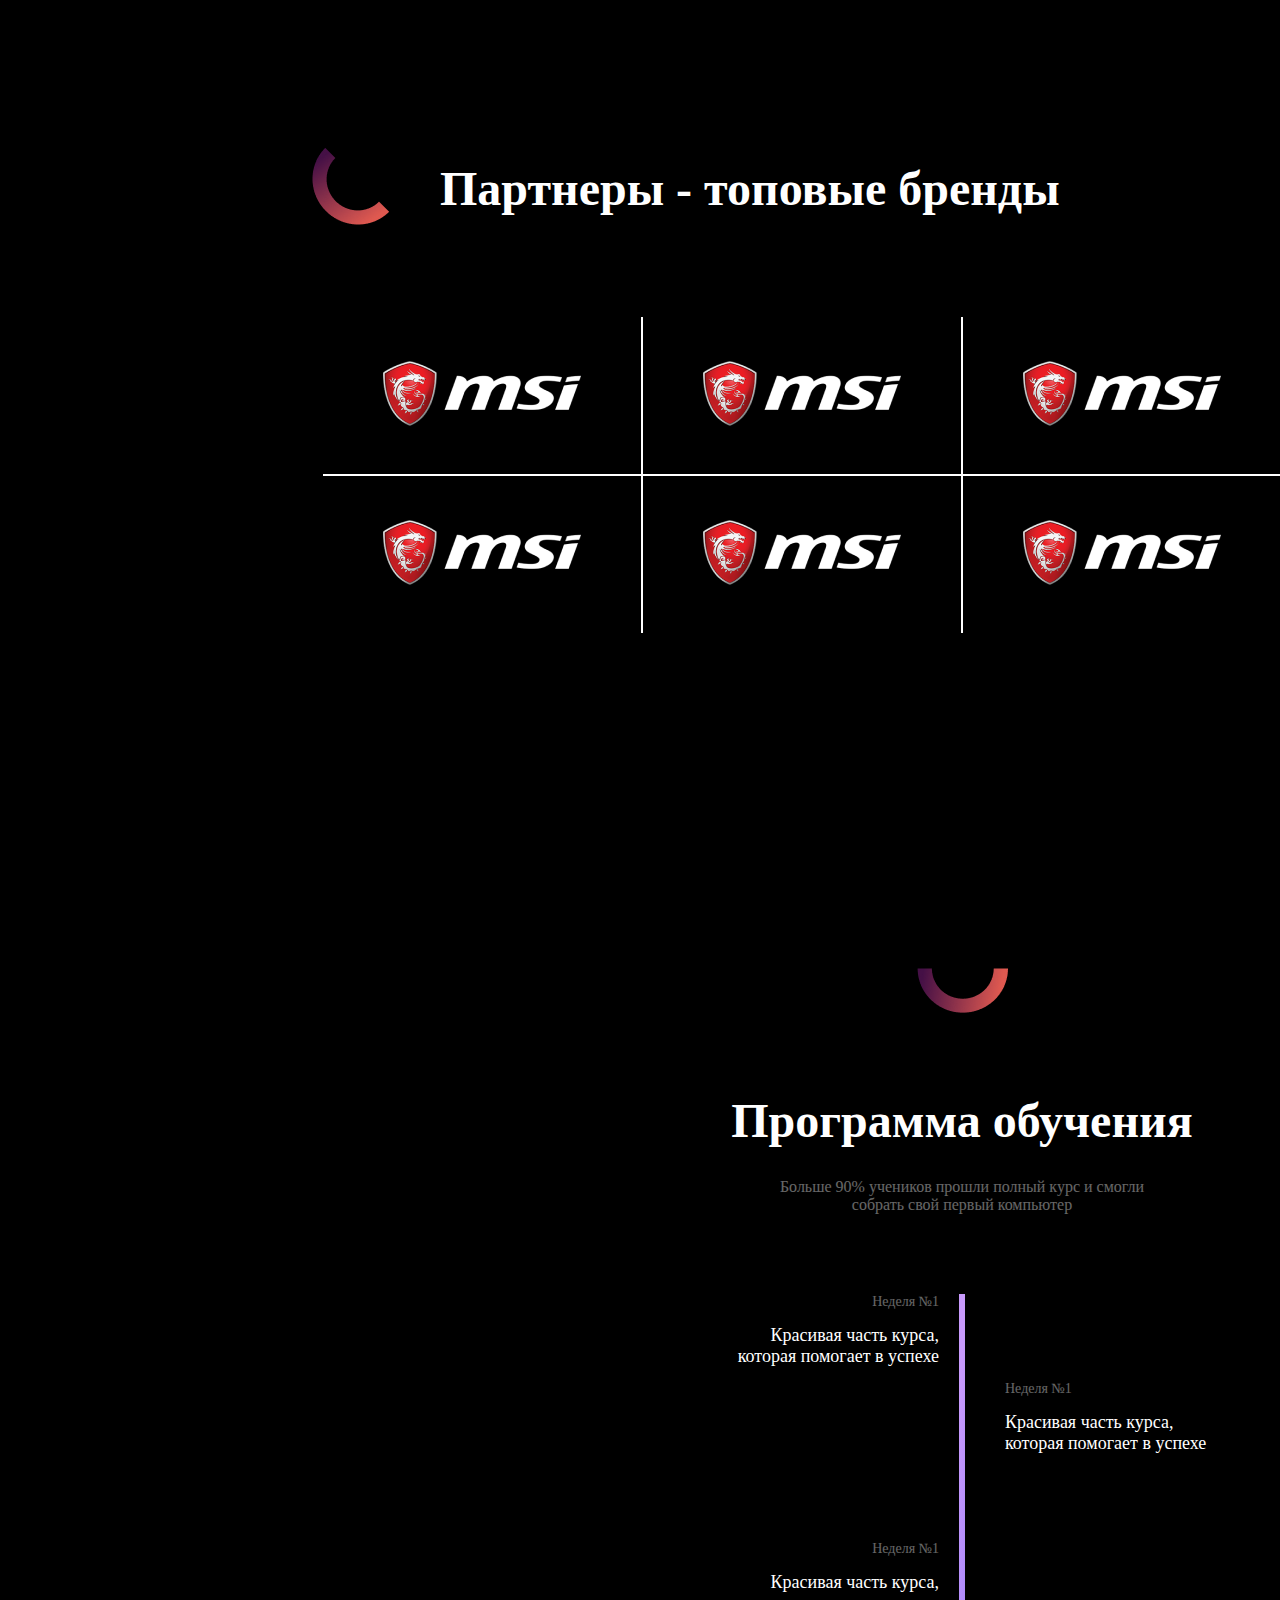
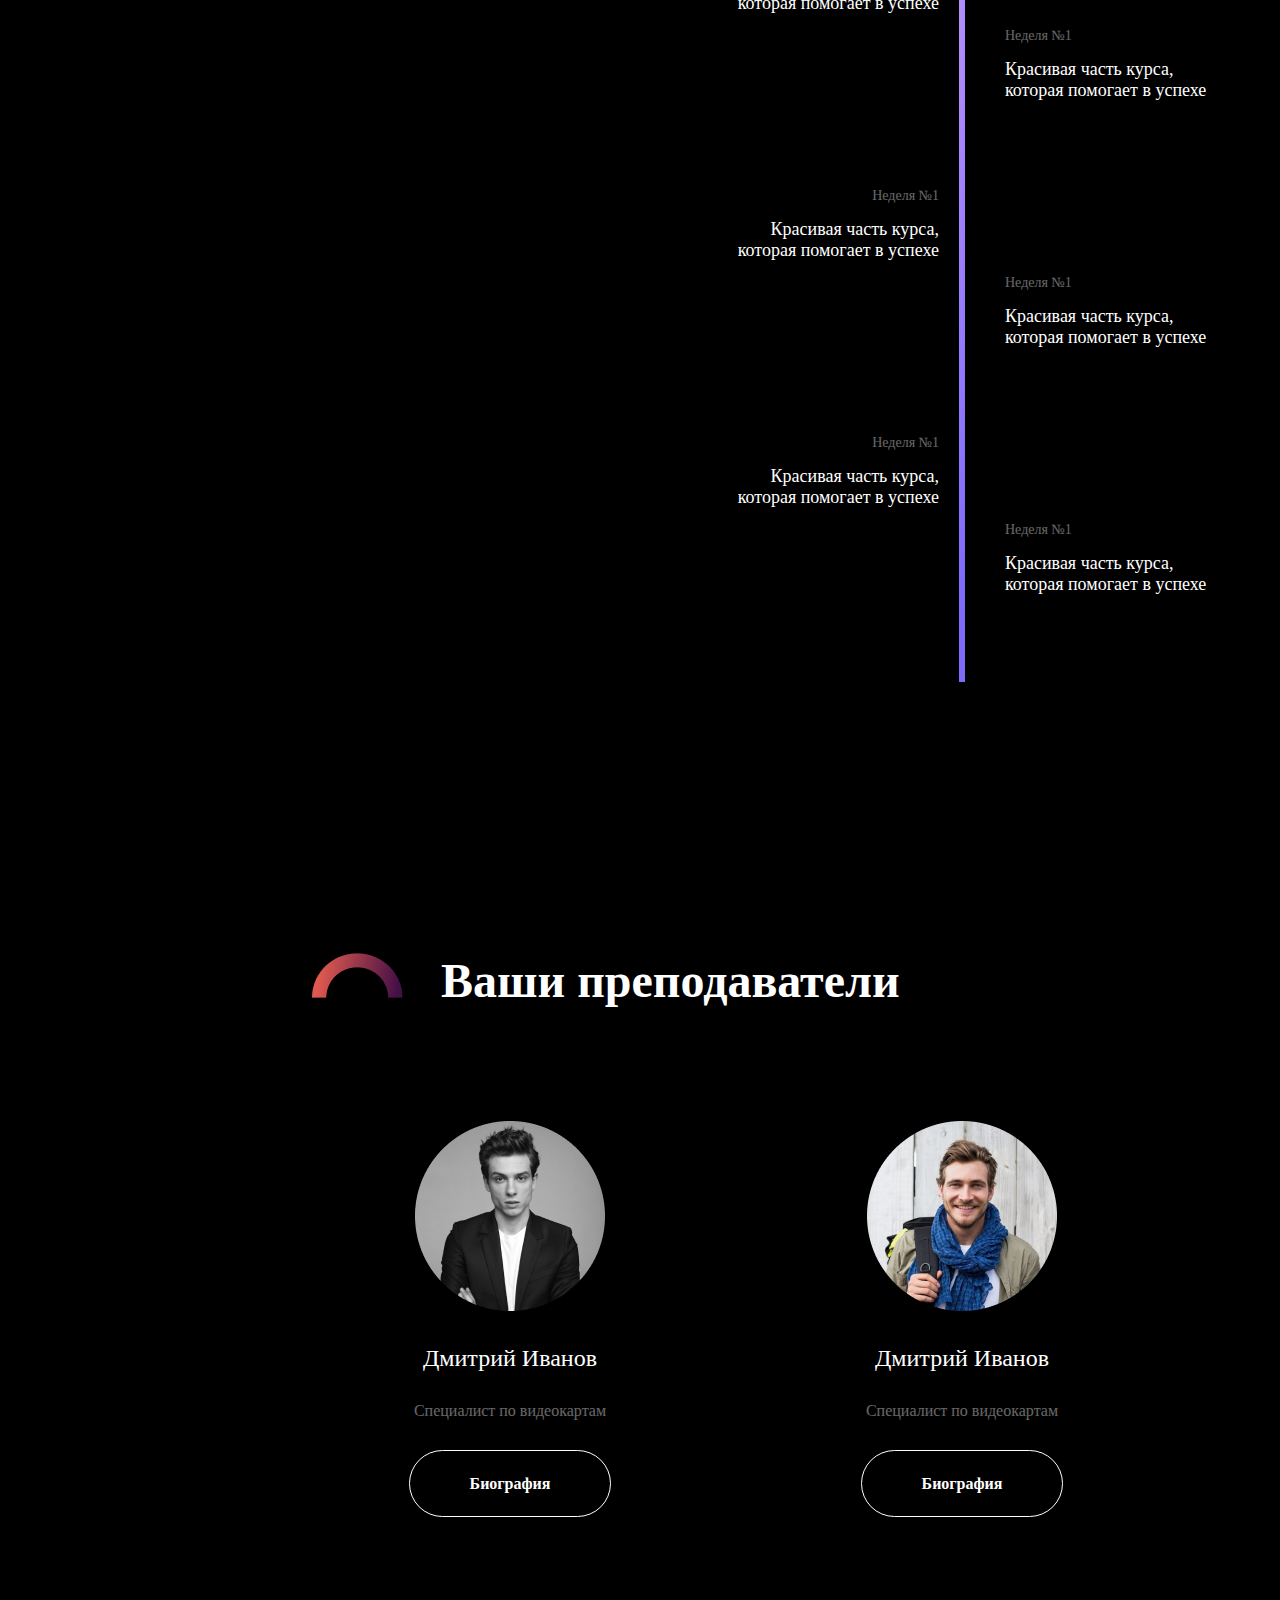
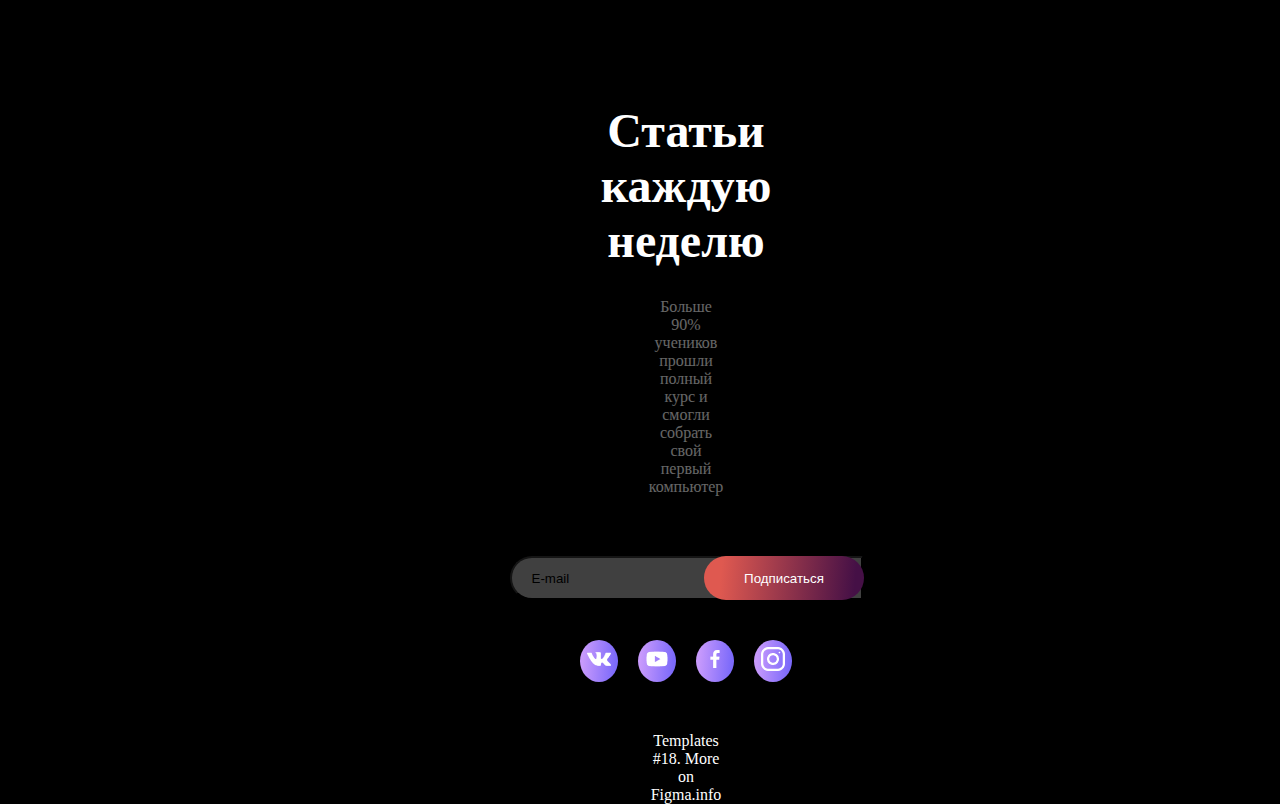
==== commit 0e18d717: "rita" ====
--- a/rita-bogdanova/home-work/homework_02_rita.html
+++ b/rita-bogdanova/home-work/homework_02_rita.html
@@ -161,16 +161,16 @@
                 </div>
 
                 <div class="partners-icons__bottom">
-                    <div class="partners-icons__icon">
-                        <img src="./imgs_hw/logo_partners.png" alt="logo_partners">
-                    </div>
-                    <div class="partners-icons__icon">
-                        <img src="./imgs_hw/logo_partners.png" alt="logo_partners">
-                    </div>
-                    <div class="partners-icons__icon">
-                        <img src="./imgs_hw/logo_partners.png" alt="logo_partners">
-                    </div>
-                    <div class="partners-icons__icon">
+                    <div class="partners-icons__icon icon-bottom">
+                        <img src="./imgs_hw/logo_partners.png" alt="logo_partners">
+                    </div>
+                    <div class="partners-icons__icon icon-bottom">
+                        <img src="./imgs_hw/logo_partners.png" alt="logo_partners">
+                    </div>
+                    <div class="partners-icons__icon icon-bottom">
+                        <img src="./imgs_hw/logo_partners.png" alt="logo_partners">
+                    </div>
+                    <div class="partners-icons__icon icon-bottom">
                         <img src="./imgs_hw/logo_partners.png" alt="logo_partners">
                     </div>
                 </div>
@@ -203,6 +203,22 @@
                         <div class="text_left-week__text">Красивая часть курса, которая помогает в успехе</div>
                     </div>
                 </div>
+
+                <!-- <div class="programma-timeline__line">
+                    <div class="programma-timeline__line timeline-line">
+                        <div class="timeline-line__line"></div>
+                    </div>
+                    <div class="programma-timeline__line timeline-line">
+                        <div class="timeline-line__line"></div>
+                    </div>
+                    <div class="programma-timeline__line timeline-line">
+                        <div class="timeline-line__line"></div>
+                    </div>
+                    <div class="programma-timeline__line timeline-line">
+                        <div class="timeline-line__line"></div>
+                    </div>
+                </div> -->
+
                 <div class="programma-timeline__timeline"></div>
                 <div class="programma-timeline__text_right">
                     <div class="programma-timeline__text_right text_right-week">
--- a/rita-bogdanova/home-work/homework_02_rita.css
+++ b/rita-bogdanova/home-work/homework_02_rita.css
@@ -324,6 +324,12 @@
     border-right: solid 2px #fff;
     border-bottom: solid 2px #fff;
 }
+.partners-icons__icon:nth-child(4){
+    border-right: none;
+}
+.icon-bottom{
+    border-bottom: none;
+}
 .partners-icons__top{
     display: flex;
     flex-direction: row;
@@ -354,6 +360,14 @@
     font-weight: 400;
     opacity: 0.4;
     text-align: center;
+}
+
+.timeline-line__line{
+    background-color: #fff;
+    height: 1px;
+    width: 40px;
+    margin-top: 35px;
+    opacity: 0.4;
 }
 .programma-timeline{
     padding-top: 80px;
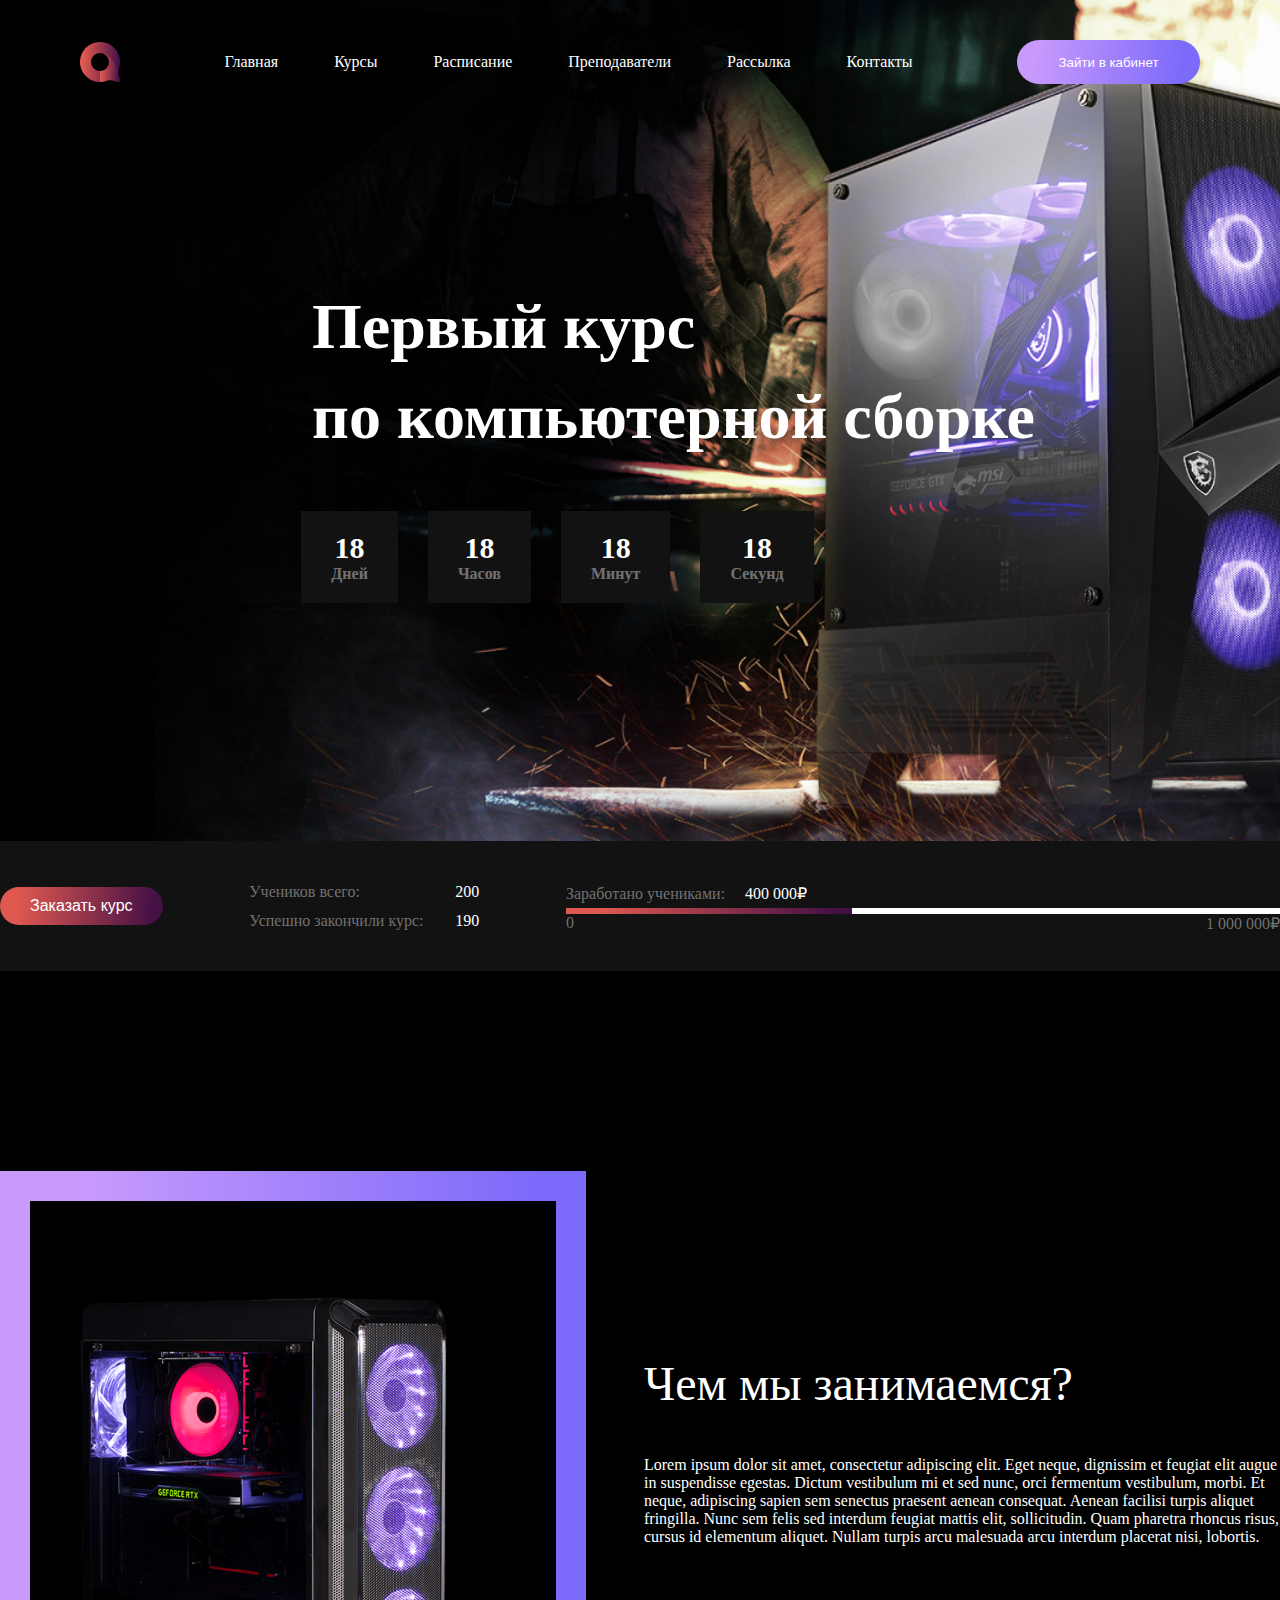
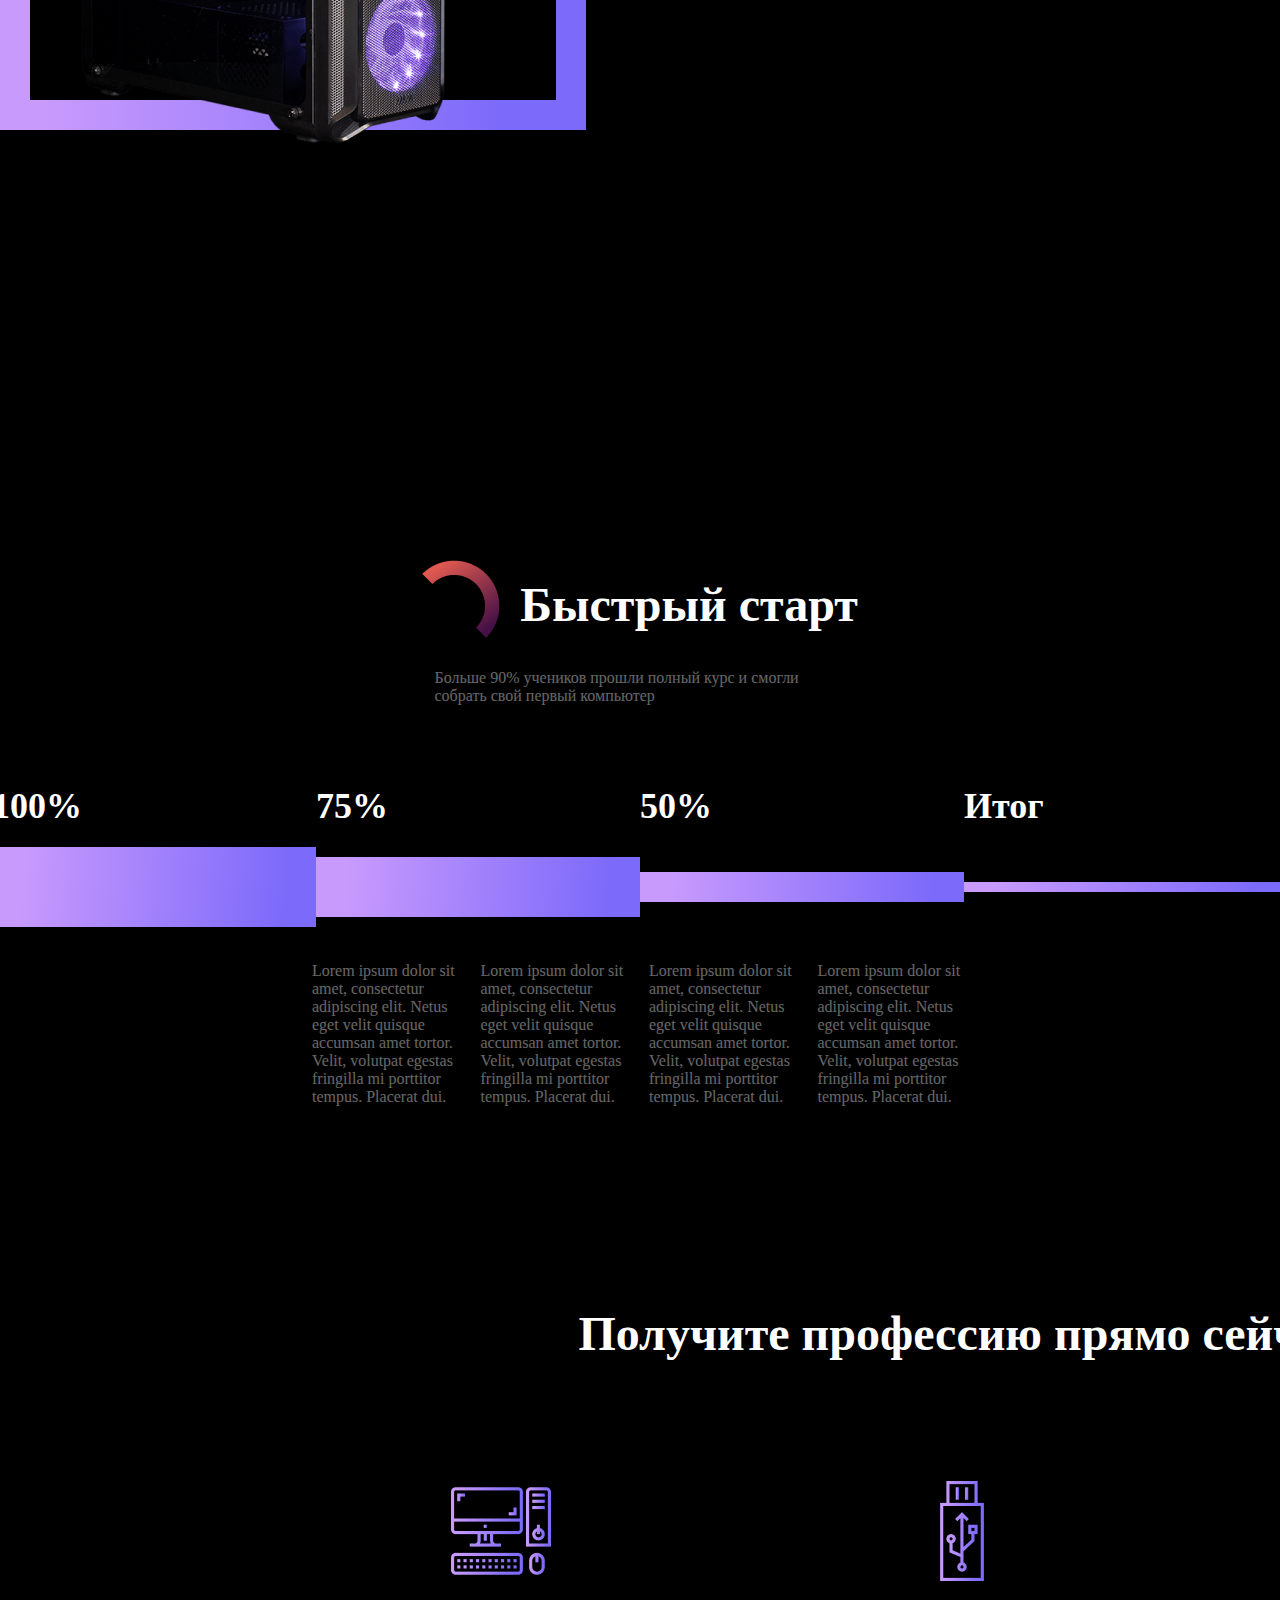
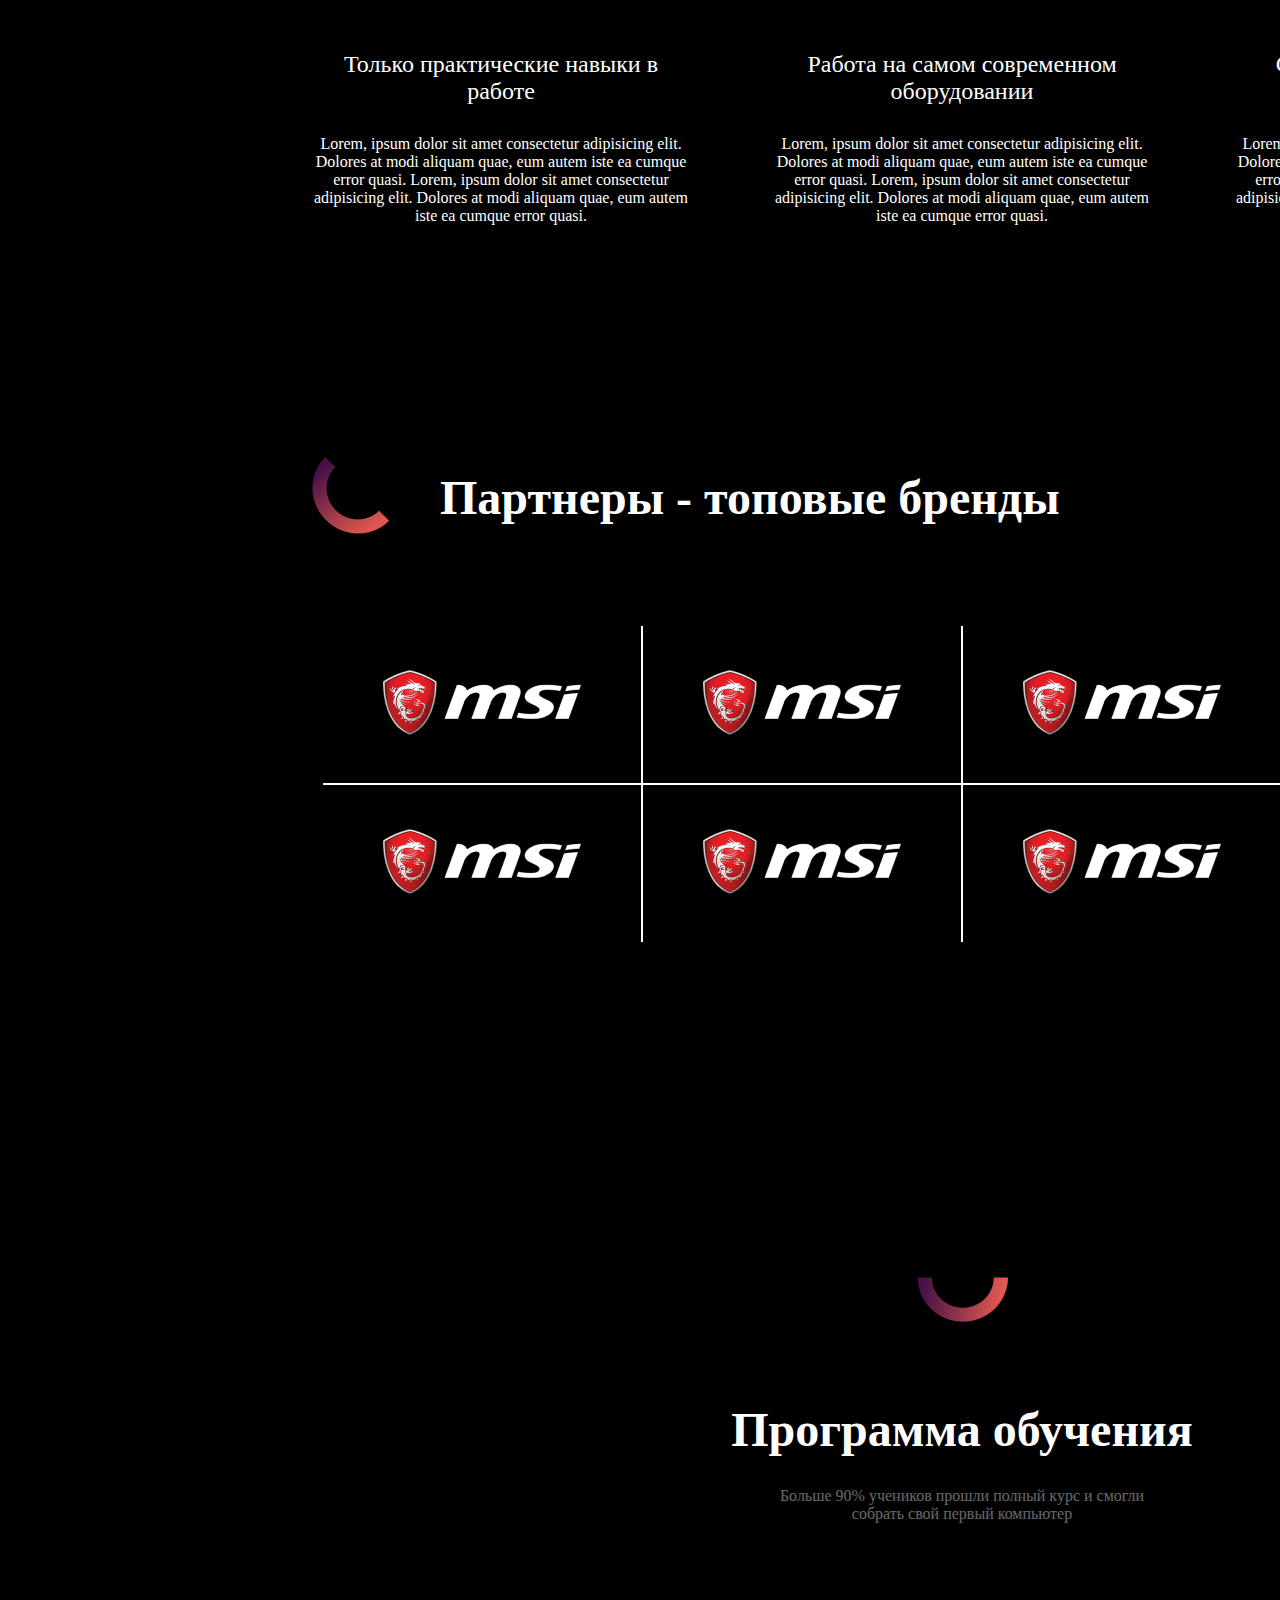
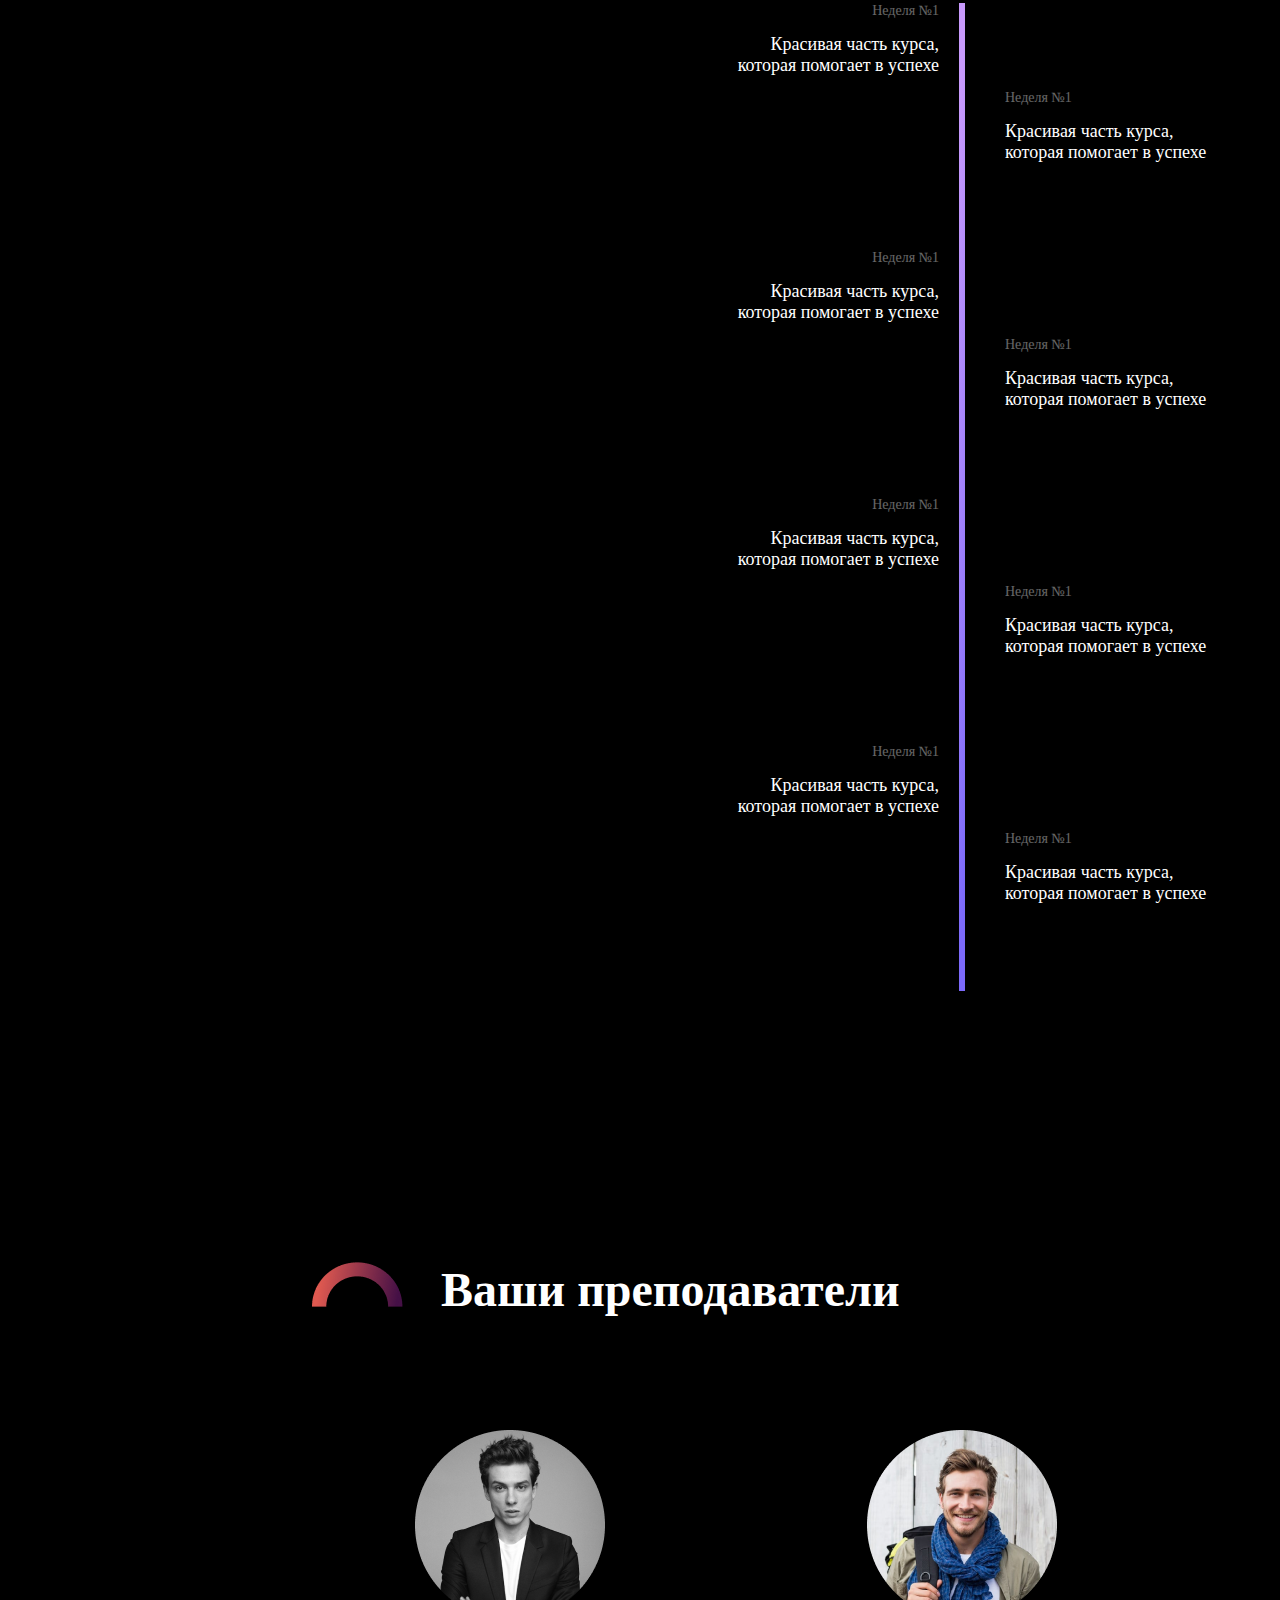
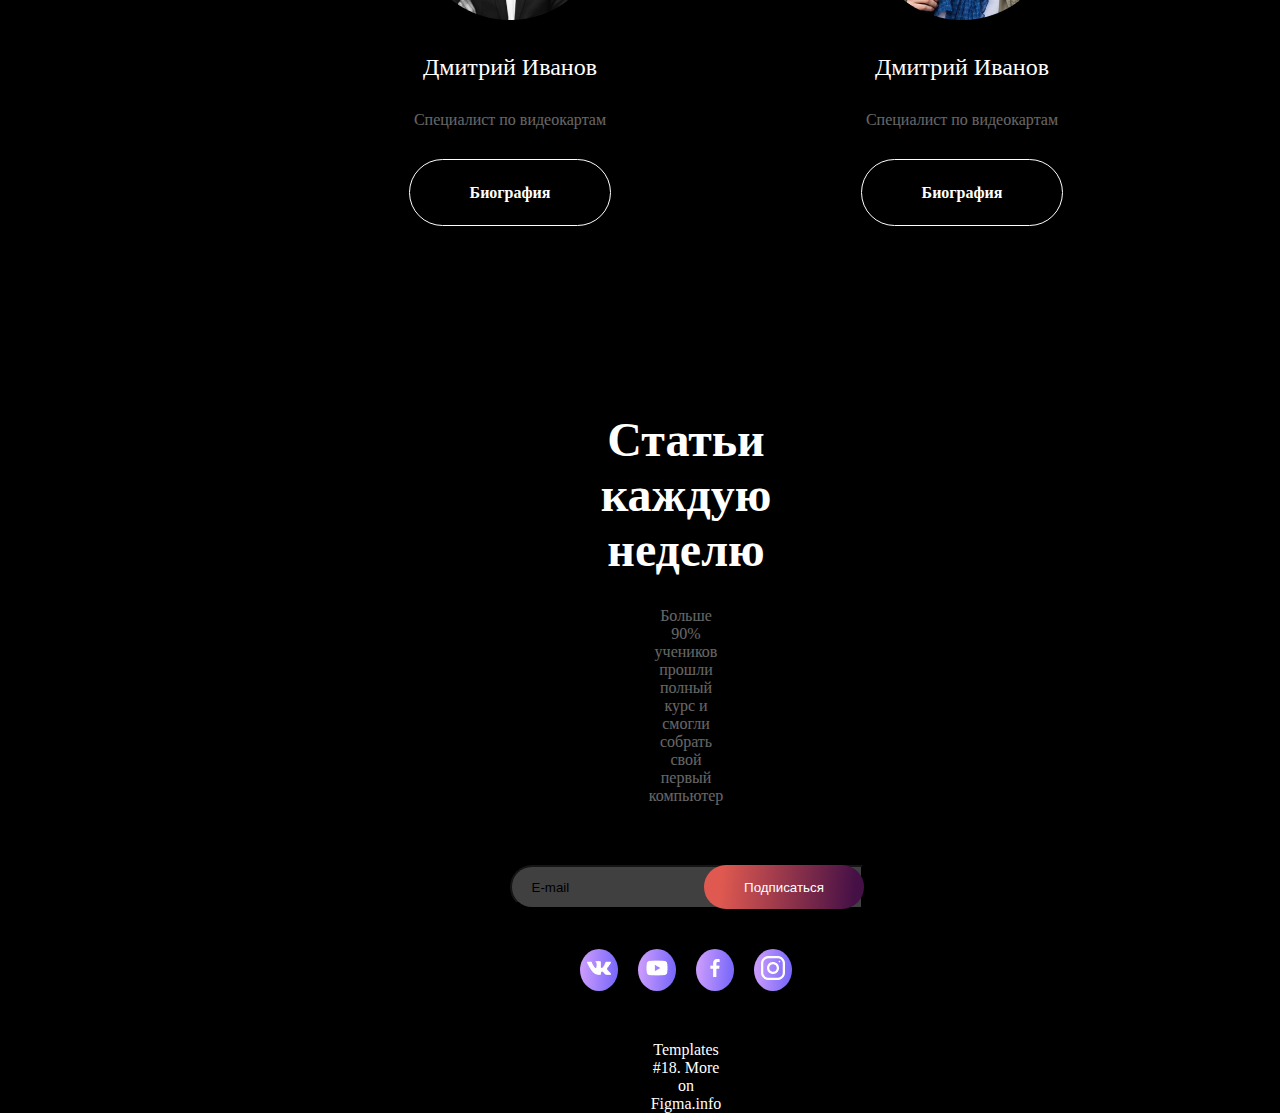
==== commit b461c38a: "fix" ====
--- a/rita-bogdanova/home-work/homework_02_rita.html
+++ b/rita-bogdanova/home-work/homework_02_rita.html
@@ -9,19 +9,21 @@
 </head>
 <body>
     <header>
-        <div class="header__top">
-        <img src="./imgs_hw/logo.png" alt="logo">
-        <nav>
-            <ul>
-                <li><a href="#general">Главная</a></li>
-                <li><a href="#lessons">Курсы</a></li>
-                <li><a href="#schedule">Расписание</a></li>
-                <li><a href="#teachers">Преподаватели</a></li>
-                <li><a href="#emails">Рассылка</a></li>
-                <li><a href="#contacts">Контакты</a></li>
+        <div class="header__top header-top">
+        <div class="header-top__logo">
+            <img src="./imgs_hw/logo.png" alt="logo">
+        </div>
+        <nav class="header-top__navigation">
+            <ul class="header__navigation-list">
+                <li class="header__navigation-item"><a href="#general">Главная</a></li>
+                <li class="header__navigation-item"><a href="#lessons">Курсы</a></li>
+                <li class="header__navigation-item"><a href="#schedule">Расписание</a></li>
+                <li class="header__navigation-item"><a href="#teachers">Преподаватели</a></li>
+                <li class="header__navigation-item"><a href="#emails">Рассылка</a></li>
+                <li class="header__navigation-item"><a href="#contacts">Контакты</a></li>
             </ul>
         </nav>
-        <button>Зайти в кабинет</button>
+        <div class="header__action"><button>Зайти в кабинет</button></div>
         </div>
 
         <div class="header__main header-main">
@@ -47,40 +49,38 @@
         </div>
     </header>
 
-    <section class="statistic" id="statistic">
-        <div class="statistic__button statistic-button">Заказать курс</div>
-        <div class="statistic__data statistic-data">
-            <div class="statistic-data__text">Учеников всего: <br> Успешно окончили курс:</div>
-            <div class="statistic-data__number">200<br>190</div>
-        </div>
-        <div class="statistic__timeline statistic-timeline">
-            <div class="statistic-timeline__text">
-                <div class="statistic-timeline__text timeline-text">Заработано учениками:</div>
-                <div>400000P</div>
-            </div>
-            <div class="statistic-timeline__timeline">
-               <div class="statistic-timeline__timeline red-timeline">                    
-               <div class="statistic-timeline__timeline white-timeline"></div>
-            </div>                                                       
-            </div>
-            <div class="statistic-timeline__numbers">
-                <div>0</div>
-                <div>1000000P</div>
-            </div>
-        </div>
+    <section class="statistic">
+        <div class="statistic__container">
+            <div class="statistic__action"><button>Заказать курс</button></div>
+            <ul class="statistic__list statistic-list">
+                <li class="statistic-list__item">Учеников всего: <span>200</span></li>
+                <li class="statistic-list__item">Успешно закончили курс: <span>190</span></li>
+            </ul>
+            <div class="statistic__progress-line progress-line">
+                <div class="progress-line__info">Заработано учениками: <span>400 000₽</span></div>
+                <div class="progress-line__line">
+                    <div class="progress-line__progress"></div>
+                    0<span>1 000 000₽</span>
+                    <!-- как это? -->
+                </div>
+            </div>
+        </div>    
     </section>
     
     <main class="main_info" id="main_info">
-        <section class="what_we_do" id="what_we_do">
-            <div class="what_we_do__image what_we_do-image">
-                <img class="sys_block" src="./imgs_hw/sys_block.png" alt="sys_block">
-            </div> 
-            <div class="what_we_do__text what_we_do-text">
-                <div class="what_we_do-text__title">Чем мы занимаемся?</div> 
-                <div class="what_we_do-text__text">Lorem ipsum dolor sit amet consectetur adipisicing elit. Voluptas, quod! Et eligendi ducimus deleniti perspiciatis reiciendis aliquid animi est nostrum illum accusantium porro rem, eius, quidem laudantium tempore, tenetur modi?</div>
-            </div> 
-        </section>
-
+
+        <section class="about">
+            <div class="about__image">
+                <img src="./imgs_hw/sys_block.png" alt="sys_block">
+            </div>
+            <div class="about__content">
+                <div class="about__title">Чем мы занимаемся?</div>
+                <div class="about__text">
+                    Lorem ipsum dolor sit amet, consectetur adipiscing elit. Eget neque, dignissim et feugiat elit augue in suspendisse egestas. Dictum vestibulum mi et sed nunc, orci fermentum vestibulum, morbi. Et neque, adipiscing sapien sem senectus praesent aenean consequat. Aenean facilisi turpis aliquet fringilla. Nunc sem felis sed interdum feugiat mattis elit, sollicitudin. Quam pharetra rhoncus risus, cursus id elementum aliquet. Nullam turpis arcu malesuada arcu interdum placerat nisi, lobortis. 
+                </div>
+            </div>
+        </section>
+        
         <section class="start" id="start">
             <div class="start__top start-top">
                 <div class="start-top__logo">
--- a/rita-bogdanova/home-work/homework_02_rita.css
+++ b/rita-bogdanova/home-work/homework_02_rita.css
@@ -15,7 +15,7 @@
     background-repeat: no-repeat;
     background-size: cover;
 }
-header img {
+.header-top__logo {
     height: 40px;
     width: 40px;
 }
@@ -26,7 +26,7 @@
     align-items: center;
     flex-wrap: wrap;
 }
-.header__top ul {
+.header__navigation-list {
     display: flex;
     align-items: center;
     justify-content: space-around;
@@ -93,111 +93,109 @@
     font-weight: 700;
     opacity: 0.4;
 }
-.main_info{
-}
-.statistic{
-    display: flex;
+
+.statistic {
+    width: 100%;
+    /* что это означает? */
     background-color: #121212;
-    color: #fff;
+    padding: 36px 0;
+}
+
+.statistic__container {
+    max-width: 1300px;
+    margin: 0 auto;
+    display: flex;
+    gap: 30px;
     justify-content: space-between;
-    margin:0 auto;
-    padding: 30px 312px;
-    gap: 81px;
-
-}
-.statistic-button{
-    display: flex;
-    justify-content: center;
-    align-items: center;
-    background: linear-gradient(94.78deg, #df5950 11.19%, #451046 93.72%);
+    align-items: center;
+}
+
+.statistic__action button {
+    background: linear-gradient(94.78deg, #DF5950 11.19%, #451046 93.72%);
+    color: #FFFFFF;
     border: none;
     border-radius: 50px;
+    padding: 10px 30px;
     cursor: pointer;
-    padding: 10px 30px;
-    font-weight: 700;
-    width: 170px;
-    height: 45px;
-}
-.statistic-data{
-    display: flex;
-    gap: 30px;
-    line-height: 30px;
-}
-.statistic-timeline{
-    display: flex;
-    flex-direction: column;
-    /* max-width: 674px; */
-}
-.statistic-timeline__text{
-    display: flex;
-    flex-direction: row;
-    gap: 30px;
-    padding-bottom: 8px;
-}
-.statistic-data__text{
-    opacity: 0.4;
-}
-.timeline-text{
-    opacity: 0.4;
-}
-.statistic-timeline__timeline{
-    display: flex;
-    flex-direction: row;
+    font-size: 16px;
+}
+
+.statistic-list,
+.progress-line__info {
+    font-size: 16px;
+    color: #717171;
+    line-height: 29px;
+    list-style-type: none;
+    width: 230px;
+}
+
+.statistic-list__item span,
+.progress-line__info span {
+    color: #fff;
+    float: right;
+    /* тоже не понятно */
+}
+
+.progress-line__info {
+    width: fit-content;
+    /* ??? */
+}
+.progress-line__info span {
+    padding-left: 20px;
+}
+
+.progress-line__progress {
+    background: linear-gradient(94.78deg, #DF5950 11.19%, #451046 93.72%);
+    height: 6px;
+    width: 40%;
+}
+
+.progress-line__line {
+    background: #FFFFFF;
+    height: 6px;
     width: 714px;
-    max-width: 714px;
-    height: 6px;
-}
-.statistic-timeline__numbers{
-    display: flex;
-    flex-direction: row;
-    opacity: 0.4;
+    color: #717171;
+}
+
+.progress-line__line span {
+    float: right;
+}
+
+
+.about {
+    max-width: 1300px;
+    display: flex;
     justify-content: space-between;
-    padding-top: 10px;
-}
-.red-timeline{
-    display: flex;
-    background: linear-gradient(94.78deg, #df5950 11.19%, #451046 93.72%);
-    justify-content: flex-end;
-}
-.white-timeline{
-    background: #fff;
-    width: 30%;
-    max-width: 274px;
-}
-.statistic-timeline__numbers{
-    display: flex; 
-    justify-content: space-between;
-}
-
-.what_we_do{
-    display: flex;
-    justify-content: center;
-    margin: 0 auto;
-    padding: 100px 312px 0px 312px;
-    gap: 100px;
-    max-width: 1300px;
-}
-.what_we_do-image{
-    border: solid 50px #7c6afa;
+    align-items: center;
+    margin: 200px auto 230px auto;
+}
+
+.about__image {
+    width: 526px;
+    height: 499px;
+    border: 30px solid;
+    border-image: linear-gradient(94.26deg, #C89AFC 9.51%, #7C6AFA 90.23%);
     position: relative;
-    width: 470px;
-    height: 400px;
-}
-.what_we_do-image img{
+    border-image-slice: 1; 
+     /* что это означает? */ 
+}
+
+.about__image img {
     position: absolute;
-    top: 70px;
-}
-.what_we_do-text{
-    display: flex;
-    color: #fff;
-    flex-direction: column;
-    padding-left: 134px;
-    padding-top: 70px;
-    gap: 50px;
-    max-width: 630px;
-}
-.what_we_do-text__title{
-    font-size: 45px;
+    top: 96px;
+    left: 10px;
+}
+
+.about__content {
+    color: #fff;
+    max-width: 636px;
+    text-align: start;
+}
+
+.about__title {
+    font-size: 48px;
+    color: #FFFFFF;
+    margin-bottom: 45px;
 }
 .start{
     display: flex;
